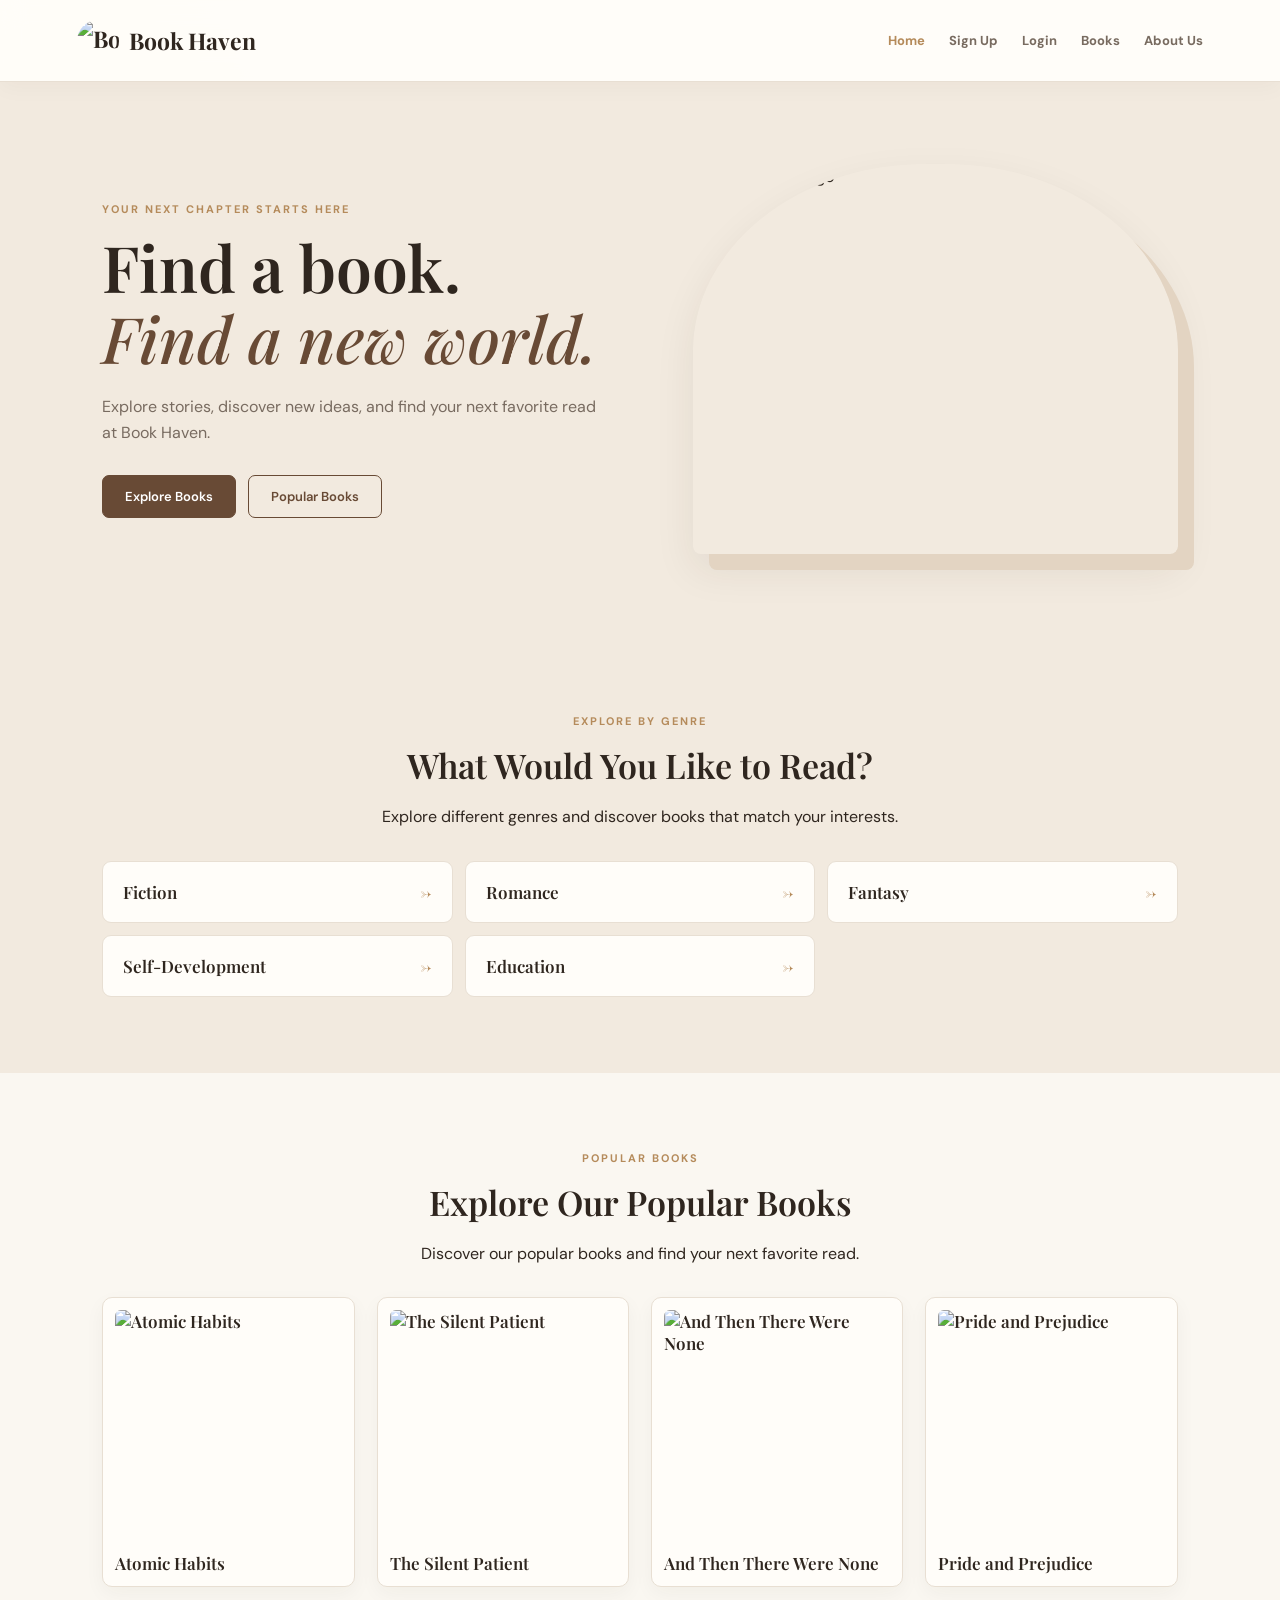
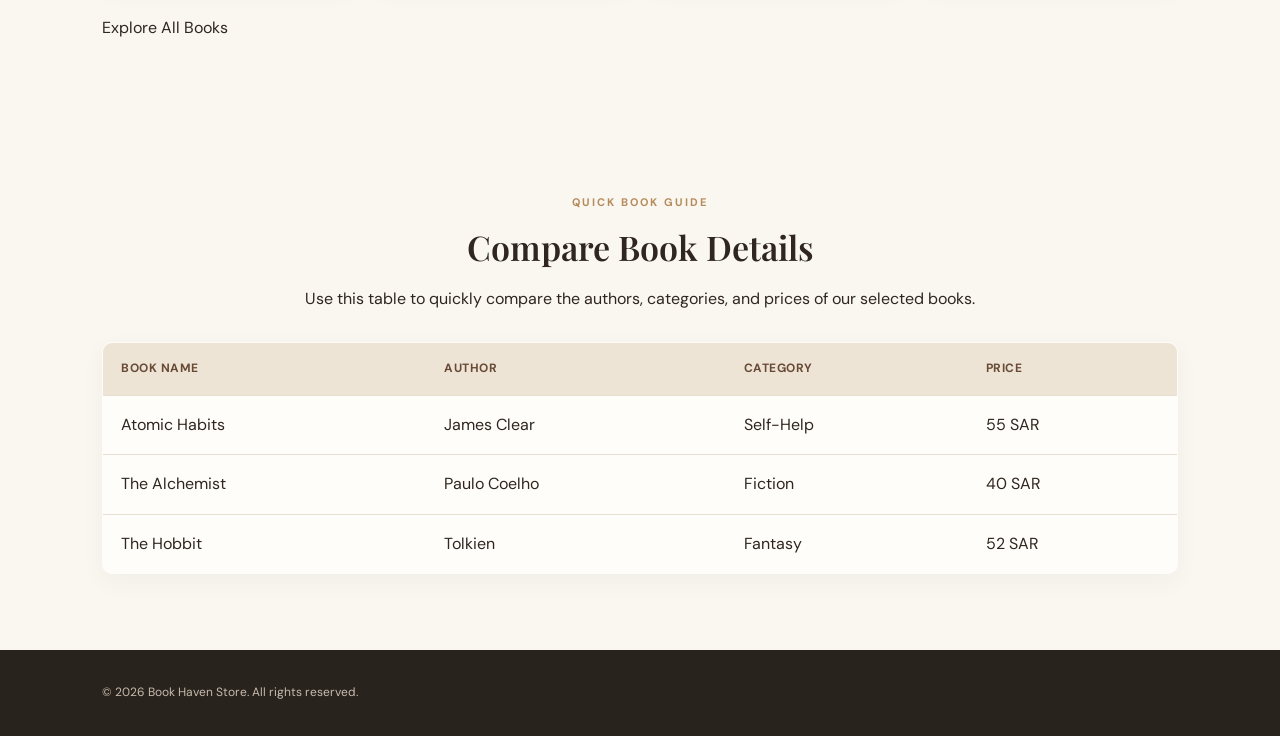
==== index.html @ 7571b13c "Add files via upload" ====
<!DOCTYPE html>
<html lang="en">
<head>
    <meta charset="UTF-8">
    <meta name="viewport" content="width=device-width, initial-scale=1.0">
    <title>Book Haven | Home</title>
    <link rel="stylesheet" href="style.css">
</head>

<body>

    <header>
        <a class="brand" href="index.html">
            <img src="images/logo.png" alt="Book Haven Logo">
            <span>Book Haven</span>
        </a>

        <nav>
            <ul>
                <li><a href="index.html" class="active">Home</a></li>
                <li><a href="signup.html">Sign Up</a></li>
                <li><a href="login.html">Login</a></li>
                <li><a href="products.html">Books</a></li>               
                <li><a href="aboutus.html">About Us</a></li>
            </ul>
        </nav>
    </header>


    <main>

        <!-- HERO SECTION -->
        <section class="hero">

            <div class="hero-copy">

                <p class="eyebrow">YOUR NEXT CHAPTER STARTS HERE</p>

                <h1>
                    Find a book.
                    <br>
                    <em>Find a new world.</em>
                </h1>

                <p>
                    Explore stories, discover new ideas, and find
                    your next favorite read at Book Haven.
                </p>

                <div class="actions">
                    <a class="btn" href="products.html">
                        Explore Books
                    </a>

                    <!-- Moves to Popular Books in the same page -->
                    <a class="btn btn-outline" href="#popular-books">
                        Popular Books
                    </a>
                </div>

            </div>

            <div class="hero-art">
               <img src="images/logo.png" alt="Book Haven Logo">
            </div>

        </section>


        <!-- CATEGORIES SECTION -->
        <section class="section soft-section" id="categories">

            <div class="section-heading">

                <p class="eyebrow">EXPLORE BY GENRE</p>

                <h2>What Would You Like to Read?</h2>

                <p>
                    Explore different genres and discover books
                    that match your interests.
                </p>

            </div>

            <div class="category-grid">

                <a href="products.html?category=Fiction">
                    Fiction <span>→</span>
                </a>

                <a href="products.html?category=Romance">
                    Romance <span>→</span>
                </a>

                <a href="products.html?category=Fantasy">
                    Fantasy <span>→</span>
                </a>

                <a href="products.html?category=Self-Development">
                    Self-Development <span>→</span>
                </a>

                <a href="products.html?category=Education">
                    Education <span>→</span>
                </a>

            </div>

        </section>

<section class="featured-products reveal" id="popular-books">

    <div class="section-heading">
        <p class="eyebrow">POPULAR BOOKS</p>
        <h2>Explore Our Popular Books</h2>
        <p>
            Discover our popular books and find your next favorite read.
        </p>
    </div>

    <div class="mini-grid">

        <a href="product-details.html?id=atomic-habits"
           class="mini-card hover-photo">
            <img src="images/atomic-habits.png" alt="Atomic Habits">
            <span>Atomic Habits</span>
        </a>

        <a href="product-details.html?id=silent-patient"
           class="mini-card hover-photo">
            <img src="images/silent-patient.png" alt="The Silent Patient">
            <span>The Silent Patient</span>
        </a>

        <a href="product-details.html?id=and-then-there-were-none"
           class="mini-card hover-photo">
            <img src="images/and-none.png" alt="And Then There Were None">
            <span>And Then There Were None</span>
        </a>

        <a href="product-details.html?id=pride"
           class="mini-card hover-photo">
            <img src="images/pride-prejudice.png" alt="Pride and Prejudice">
            <span>Pride and Prejudice</span>
        </a>

    </div>

    <div class="actions">
        <a href="products.html" class="primary-btn">
            Explore All Books
        </a>
    </div>

</section>


        <!-- BOOK INFORMATION TABLE -->
        <section class="book-table-section reveal">

            <div class="section-heading">

                <p class="eyebrow">QUICK BOOK GUIDE</p>

                <h2>Compare Book Details</h2>

                <p>
                    Use this table to quickly compare the authors,
                    categories, and prices of our selected books.
                </p>

            </div>

            <table class="book-table">

                <thead>
                    <tr>
                        <th>Book Name</th>
                        <th>Author</th>
                        <th>Category</th>
                        <th>Price</th>
                    </tr>
                </thead>

                <tbody>

                    <tr>
                        <td>Atomic Habits</td>
                        <td>James Clear</td>
                        <td>Self-Help</td>
                        <td>55 SAR</td>
                    </tr>

                    <tr>
                        <td>The Alchemist</td>
                        <td>Paulo Coelho</td>
                        <td>Fiction</td>
                        <td>40 SAR</td>
                    </tr>

                    <tr>
                        <td>The Hobbit</td>
                        <td>Tolkien</td>
                        <td>Fantasy</td>
                        <td>52 SAR</td>
                    </tr>

                </tbody>

            </table>

        </section>

    </main>


    <!-- FOOTER -->
    <footer>
        <p>&copy; 2026 Book Haven Store. All rights reserved.</p>
    </footer>


    <script src="script.js"></script>

</body>
</html>
---- style.css ----
@import url('https://fonts.googleapis.com/css2?family=DM+Sans:wght@400;500;600;700&family=Playfair+Display:wght@500;600;700&display=swap');
:root{--ink:#30271f;--muted:#786d61;--paper:#fbf8f2;--cream:#f1e9dc;--brown:#72533d;--gold:#b58b5b;--line:#e6ded2}
*{box-sizing:border-box}html{scroll-behavior:smooth}body{margin:0;background:var(--paper);color:var(--ink);font-family:'DM Sans',sans-serif;line-height:1.65}a{color:inherit;text-decoration:none}.site-header{min-height:82px;padding:14px 6%;display:flex;align-items:center;justify-content:space-between;gap:24px;background:#fffdf9;border-bottom:1px solid var(--line);position:sticky;top:0;z-index:10}.brand{display:flex;align-items:center;gap:10px;font-family:'Playfair Display',serif;font-size:23px;font-weight:700;white-space:nowrap}.brand-mark{width:38px;height:38px;display:grid;place-items:center;background:var(--brown);color:white;border-radius:50%;font:600 14px 'DM Sans',sans-serif}.site-header ul{display:flex;align-items:center;gap:24px;list-style:none;margin:0;padding:0}.site-header nav a{font-size:13px;color:var(--muted);font-weight:600}.site-header nav a:hover,.site-header nav a.active{color:var(--brown)}.cart-count{display:inline-grid;place-items:center;min-width:18px;height:18px;padding:0 5px;border-radius:20px;background:var(--cream);color:var(--brown);font-size:11px}.hero{padding:72px 8%;display:grid;grid-template-columns:1.05fr .95fr;align-items:center;gap:55px;background:#f2eadf}.hero-copy h1,.page-intro h1,.contact-copy h1{font:600 clamp(42px,5vw,65px)/1.12 'Playfair Display',serif;margin:12px 0 20px}.hero-copy h1 em{color:var(--brown);font-weight:500}.hero-copy>p:not(.eyebrow){max-width:510px;color:var(--muted)}.eyebrow{font-size:11px;letter-spacing:2px;font-weight:700;color:var(--gold);margin:0 0 12px}.hero-art{height:390px;overflow:hidden;border-radius:48% 48% 8px 8px;box-shadow:18px 18px 0 #dfd0bd}.hero-art img{width:100%;height:100%;object-fit:cover}.actions{display:flex;gap:12px;margin-top:28px}.btn{border:1px solid var(--brown);background:var(--brown);color:white;padding:12px 22px;border-radius:3px;font:600 13px 'DM Sans',sans-serif;display:inline-flex;justify-content:center;align-items:center;cursor:pointer;transition:.2s}.btn:hover{background:#4f392a}.btn-outline{background:transparent;color:var(--brown)}.btn-outline:hover{color:white}.btn-light{background:#fffaf2;color:var(--brown);border-color:#fffaf2}.section{padding:70px 8%}.section-heading{text-align:center;margin-bottom:30px}.section-heading h2,.policy-panel h2{font:600 34px 'Playfair Display',serif;margin:0}.intro{max-width:760px;text-align:center;color:var(--muted);margin:0 auto 35px}.feature-grid{display:grid;grid-template-columns:repeat(3,1fr);gap:18px}.feature{padding:25px;background:white;border:1px solid var(--line)}.feature span{color:var(--gold);font-size:12px}.feature h3{font:600 21px 'Playfair Display',serif;margin:12px 0 5px}.feature p{color:var(--muted);font-size:14px;margin:0}.soft-section{background:#f2eadf}.category-grid{display:grid;grid-template-columns:repeat(3,1fr);gap:12px}.category-grid a{background:#fffdf9;padding:19px 20px;border:1px solid var(--line);font:600 17px 'Playfair Display',serif;display:flex;justify-content:space-between}.category-grid a span{color:var(--gold)}.row-heading{display:flex;align-items:end;justify-content:space-between;text-align:left}.text-link{font-size:13px;font-weight:700;color:var(--brown)}.book-grid{display:grid;grid-template-columns:repeat(4,minmax(0,1fr));gap:22px}.book-card{background:white;border:1px solid var(--line);padding:14px;min-width:0}.book-cover{height:225px;background:#f0e9df;display:grid;place-items:center;overflow:hidden}.book-cover img{width:100%;height:100%;object-fit:cover;transition:transform .3s}.book-card:hover .book-cover img{transform:scale(1.04)}.book-card h3{font:600 18px 'Playfair Display',serif;margin:13px 0 2px}.book-author,.book-category{font-size:12px;color:var(--muted);margin:0}.book-price{font-weight:700;color:var(--brown);margin:9px 0 12px}.book-card .btn{width:100%;padding:10px}.quote-banner{padding:65px 8%;text-align:center;background:var(--brown);color:#fffaf2}.quote-banner h2{font:500 34px 'Playfair Display',serif;max-width:700px;margin:10px auto 25px}.quote-banner .eyebrow{color:#e3c7a5}footer{padding:28px 8%;display:flex;align-items:center;justify-content:space-between;gap:20px;background:#29231e;color:#eee4d8}footer p{font-size:12px;color:#c8bbae;margin:5px 0}.footer-brand{color:#fffaf2;font-size:20px}.footer-brand .brand-mark{background:#b58b5b}.page-wrap{max-width:1180px;margin:0 auto;padding:55px 6% 80px}.page-intro{text-align:center;margin:0 auto 35px}.page-intro h1{font-size:48px;margin:8px 0}.page-intro>p:last-child{color:var(--muted)}.catalog-tools{display:flex;gap:12px;max-width:650px;margin:0 auto 30px}.catalog-tools input{flex:1}.catalog-tools input,.catalog-tools select,input,textarea{width:100%;padding:12px 13px;border:1px solid var(--line);background:#fffdf9;border-radius:3px;font:14px 'DM Sans',sans-serif;color:var(--ink)}.catalog-tools select{max-width:210px}.empty-message,.empty-state{text-align:center;color:var(--muted);padding:35px}.breadcrumb{font-size:12px;color:var(--muted);margin:0 0 25px}.details-card{display:grid;grid-template-columns:.8fr 1.2fr;gap:55px;align-items:center;background:white;padding:38px;border:1px solid var(--line)}.details-cover{height:440px;background:#f0e9df;display:grid;place-items:center}.details-cover img{height:100%;max-width:100%;object-fit:contain}.details-copy h1{font:600 42px 'Playfair Display',serif;margin:5px 0}.author-line,.detail-description{color:var(--muted)}.detail-price{font-size:24px;font-weight:700;color:var(--brown)}.quantity-row{display:flex;align-items:center;gap:15px;margin:20px 0}.quantity-row input{width:75px}.back-link{margin-left:18px}.cart-layout{display:grid;grid-template-columns:1.5fr .8fr;gap:25px}.cart-items{display:grid;gap:12px;align-content:start}.cart-item{display:grid;grid-template-columns:85px 1fr auto;gap:16px;align-items:center;background:white;padding:14px;border:1px solid var(--line)}.cart-item img{width:85px;height:105px;object-fit:cover}.cart-item h3{font:600 18px 'Playfair Display',serif;margin:0}.cart-item p{margin:3px 0;color:var(--muted);font-size:13px}.cart-item input{width:65px}.remove-btn{border:0;background:none;color:#9a5547;cursor:pointer;font:600 12px 'DM Sans',sans-serif}.cart-summary{background:#f2eadf;padding:24px;height:max-content}.cart-summary h2{font:600 25px 'Playfair Display',serif;margin-top:0}.summary-line{display:flex;justify-content:space-between;padding:12px 0;border-bottom:1px solid #ded1c0;font-size:14px}.total-line{font-size:17px;border:0}.full-btn{width:100%;margin-top:12px}.empty-state{background:white;border:1px solid var(--line);padding:50px}.narrow{max-width:850px}.faq-list details{padding:20px 5px;border-bottom:1px solid var(--line)}.faq-list summary{font:600 19px 'Playfair Display',serif;cursor:pointer}.faq-list details p,.policy-panel p{color:var(--muted);font-size:14px}.policy-panel{margin-top:35px;padding:25px;background:#f2eadf}.policy-panel h2{font-size:27px}.form-page{max-width:600px}.form-card{background:white;border:1px solid var(--line);padding:32px}.form-card h1{font:600 34px 'Playfair Display',serif;margin:5px 0}.form-card h2{font:600 27px 'Playfair Display',serif;margin-top:0}.form-card label{display:block;font-size:13px;font-weight:700;margin:15px 0 6px}.form-card textarea{resize:vertical}.muted,.small-note{color:var(--muted);font-size:13px}.small-note{margin:15px 0 0;font-size:11px}.form-message{font-size:13px;color:#496d4b}.contact-layout{display:grid;grid-template-columns:1fr 1fr;gap:55px;align-items:start}.contact-copy{padding-top:20px}.contact-copy>p:not(.eyebrow){color:var(--muted);max-width:430px}.contact-detail{padding:16px 0;border-bottom:1px solid var(--line);display:flex;flex-direction:column}.contact-detail strong{font:600 17px 'Playfair Display',serif}.contact-detail span{color:var(--muted);font-size:13px}
@media(max-width:900px){.site-header{align-items:flex-start;flex-direction:column}.site-header ul{flex-wrap:wrap;gap:12px 18px}.hero{grid-template-columns:1fr}.hero-art{height:300px}.book-grid{grid-template-columns:repeat(2,1fr)}.details-card,.cart-layout,.contact-layout{grid-template-columns:1fr}.details-cover{height:340px}}
@media(max-width:560px){.site-header{padding:14px 5%}.site-header ul{gap:10px 13px}.site-header nav a{font-size:12px}.hero,.section{padding:45px 6%}.hero-copy h1{font-size:43px}.feature-grid,.category-grid{grid-template-columns:1fr}.book-grid{gap:12px}.book-cover{height:180px}.page-wrap{padding:40px 5% 60px}.page-intro h1{font-size:37px}.catalog-tools{flex-direction:column}.catalog-tools select{max-width:none}.details-card{padding:18px;gap:25px}.details-copy h1{font-size:34px}.cart-item{grid-template-columns:65px 1fr}.cart-item img{width:65px;height:85px}.cart-item>div:last-child{grid-column:2}footer{align-items:flex-start;flex-direction:column}.quote-banner h2{font-size:27px}}


/* ABOUT US PAGE */

.about-page {
    max-width: 1000px;
    margin: 55px auto;
    padding: 20px;
}

.about-page .about-section {
    background: #fffaf7;
    padding: 55px 65px;
    border-radius: 24px;
    box-shadow: 0 10px 35px rgba(91, 62, 55, 0.08);
}

.about-page .section-heading {
    text-align: center;
    margin-bottom: 30px;
}

.about-page .section-heading h2 {
    margin: 12px 0;
    color: #654b43;
    font-size: 34px;
}

.about-page .about-subtitle {
    color: #9b7770;
    font-size: 16px;
}

.about-intro {
    max-width: 750px;
    margin: 0 auto 35px;
    text-align: center;
    line-height: 1.9;
    color: #76615a;
    font-size: 16px;
}

.about-list {
    max-width: 800px;
    margin: 0 auto;
}

.about-list details {
    background: #ffffff;
    border: 1px solid #f0dfd9;
    border-radius: 14px;
    margin-bottom: 15px;
    padding: 0;
    overflow: hidden;
    transition: 0.3s ease;
}

.about-list details:hover {
    border-color: #d7aaa0;
    box-shadow: 0 5px 18px rgba(91, 62, 55, 0.07);
}

.about-list summary {
    display: flex;
    align-items: center;
    gap: 18px;
    padding: 21px 24px;
    cursor: pointer;
    list-style: none;
    color: #654b43;
    font-weight: 600;
}

.about-list summary::-webkit-details-marker {
    display: none;
}

.about-number {
    color: #bd8d82;
    font-size: 15px;
    font-weight: 700;
}

.about-title {
    flex: 1;
}

.about-list summary::after {
    content: "+";
    color: #bd8d82;
    font-size: 23px;
    font-weight: 400;
}

.about-list details[open] summary::after {
    content: "−";
}

.about-list details p {
    padding: 0 24px 22px 60px;
    margin: 0;
    color: #806d65;
    line-height: 1.8;
    font-size: 15px;
}

@media (max-width: 600px) {
    .about-page {
        margin: 25px auto;
        padding: 12px;
    }

    .about-page .about-section {
        padding: 35px 20px;
    }

    .about-page .section-heading h2 {
        font-size: 27px;
    }

    .about-list summary {
        padding: 18px 15px;
        gap: 12px;
    }

    .about-list details p {
        padding: 0 18px 20px;
    }
}


/* =========================================================
   BOOK HAVEN — VISUAL POLISH
   Design-only overrides: existing text, links and behavior
   are intentionally left unchanged.
   ========================================================= */

:root {
    --ink: #2f261f;
    --muted: #786b60;
    --paper: #faf7f1;
    --cream: #eee4d6;
    --brown: #684a35;
    --gold: #b58b5b;
    --line: #e8dfd3;
    --surface: #fffdf9;
    --shadow: 0 16px 40px rgba(57, 39, 25, .08);
}

body {
    min-height: 100vh;
    background:
        radial-gradient(circle at 8% 5%, rgba(220, 199, 171, .18), transparent 28rem),
        var(--paper);
}

/* Consistent header for pages using either header structure */
header:not(.site-header) {
    min-height: 82px;
    padding: 14px 6%;
    display: flex;
    align-items: center;
    justify-content: space-between;
    gap: 24px;
    background: rgba(255, 253, 249, .96);
    border-bottom: 1px solid var(--line);
    box-shadow: 0 5px 22px rgba(57, 39, 25, .035);
    position: sticky;
    top: 0;
    z-index: 20;
    backdrop-filter: blur(12px);
}

header:not(.site-header) .brand img {
    width: 42px;
    height: 42px;
    object-fit: contain;
    border-radius: 50%;
}

header:not(.site-header) nav ul {
    display: flex;
    align-items: center;
    flex-wrap: wrap;
    gap: 10px 24px;
    list-style: none;
    margin: 0;
    padding: 0;
}

header:not(.site-header) nav a {
    color: var(--muted);
    font-size: 13px;
    font-weight: 700;
    transition: color .2s ease;
}

header:not(.site-header) nav a:hover,
header:not(.site-header) nav a.active {
    color: var(--gold);
}

/* Shared buttons and interaction states */
.btn, .primary-btn, .secondary-btn {
    border-radius: 7px;
    transition: transform .2s ease, box-shadow .2s ease, background .2s ease;
}

.btn:hover, .primary-btn:hover, .secondary-btn:hover {
    transform: translateY(-2px);
    box-shadow: 0 8px 18px rgba(72, 49, 31, .14);
}

button:focus-visible, a:focus-visible, input:focus-visible,
select:focus-visible, summary:focus-visible {
    outline: 3px solid rgba(181, 139, 91, .35);
    outline-offset: 3px;
}

/* Home page sections */
.hero {
    min-height: 500px;
    padding-top: 82px;
    padding-bottom: 82px;
}

.hero-art {
    box-shadow: 16px 16px 0 #e3d4c2, var(--shadow);
}

.section, .featured-products, .book-table-section {
    padding: 76px 8%;
}

.featured-products, .book-table-section {
    max-width: 1440px;
    margin: 0 auto;
}

.section-heading h2 {
    color: var(--ink);
}

.category-grid a {
    border-radius: 9px;
    transition: transform .2s ease, border-color .2s ease, box-shadow .2s ease;
}

.category-grid a:hover {
    transform: translateY(-3px);
    border-color: #d6c2a9;
    box-shadow: 0 10px 22px rgba(57, 39, 25, .07);
}

.mini-grid {
    display: grid;
    grid-template-columns: repeat(4, minmax(0, 1fr));
    gap: 22px;
}

.mini-card {
    display: flex;
    flex-direction: column;
    gap: 12px;
    overflow: hidden;
    padding: 12px;
    background: var(--surface);
    border: 1px solid var(--line);
    border-radius: 10px;
    color: var(--ink);
    font: 600 17px 'Playfair Display', serif;
    box-shadow: 0 7px 20px rgba(57, 39, 25, .045);
    transition: transform .22s ease, box-shadow .22s ease;
}

.mini-card:hover {
    transform: translateY(-5px);
    box-shadow: var(--shadow);
}

.mini-card img {
    width: 100%;
    height: 230px;
    display: block;
    object-fit: cover;
    border-radius: 6px;
}

.book-table {
    width: 100%;
    border-collapse: collapse;
    overflow: hidden;
    background: var(--surface);
    border: 1px solid var(--line);
    border-radius: 10px;
    box-shadow: 0 8px 25px rgba(57, 39, 25, .045);
}

.book-table th, .book-table td {
    padding: 16px 18px;
    text-align: left;
    border-bottom: 1px solid var(--line);
}

.book-table th {
    background: #eee4d6;
    color: var(--brown);
    font-size: 12px;
    letter-spacing: .04em;
    text-transform: uppercase;
}

.book-table tbody tr:last-child td { border-bottom: 0; }
.book-table tbody tr:hover { background: #fbf6ee; }

/* Catalog and product cards */
.page-wrap {
    min-height: calc(100vh - 150px);
}

.page-intro {
    padding: 18px 0 8px;
}

.catalog-tools input, .catalog-tools select,
input, textarea {
    border-radius: 7px;
    transition: border-color .2s ease, box-shadow .2s ease;
}

.catalog-tools input:focus, .catalog-tools select:focus,
input:focus, textarea:focus {
    border-color: #b58b5b;
    box-shadow: 0 0 0 3px rgba(181, 139, 91, .12);
    outline: none;
}

.book-grid { align-items: stretch; }

.book-card {
    border-radius: 10px;
    padding: 15px;
    box-shadow: 0 7px 22px rgba(57, 39, 25, .045);
    transition: transform .22s ease, box-shadow .22s ease;
}

.book-card:hover {
    transform: translateY(-4px);
    box-shadow: var(--shadow);
}

.book-cover { border-radius: 6px; }
.book-card .btn { border-radius: 6px; }

/* Book details */
.details-card {
    border-radius: 14px;
    box-shadow: var(--shadow);
}

.details-cover {
    border-radius: 9px;
    overflow: hidden;
}

/* Login and sign-up forms */
.form-page {
    width: calc(100% - 40px);
    max-width: 520px;
    min-height: calc(100vh - 170px);
    margin: 42px auto;
    display: flex;
    align-items: center;
    justify-content: center;
}

.pretty-form, .glass-card {
    width: 100%;
    padding: 38px;
    background: rgba(255, 253, 249, .94);
    border: 1px solid var(--line);
    border-radius: 14px;
    box-shadow: var(--shadow);
}

.pretty-form h1 {
    margin: 0 0 25px;
    color: var(--ink);
    text-align: center;
    font: 600 36px 'Playfair Display', serif;
}

.pretty-form label {
    display: block;
    margin: 17px 0 7px;
    color: var(--ink);
    font-size: 13px;
    font-weight: 700;
}

.pretty-form input {
    width: 100%;
    min-height: 46px;
    border-radius: 7px;
}

.pretty-form button {
    min-height: 46px;
    border-radius: 7px;
}

.status-message {
    min-height: 20px;
    color: var(--brown);
    font-size: 13px;
    text-align: center;
}

.signup-login-link {
    margin: 18px 0 0;
    color: var(--muted);
    font-size: 13px;
    text-align: center;
}

.signup-login-link a {
    color: var(--brown);
    font-weight: 700;
}

/* About page */
.about-page .about-section {
    border: 1px solid rgba(232, 223, 211, .9);
    box-shadow: var(--shadow);
}

.about-list details[open] {
    background: #fffdf9;
}

/* Footer consistency */
footer {
    margin-top: auto;
}

/* Responsive refinement */
@media (max-width: 900px) {
    header:not(.site-header) {
        align-items: flex-start;
        flex-direction: column;
        gap: 12px;
    }
    header:not(.site-header) nav { width: 100%; }
    header:not(.site-header) nav ul { gap: 10px 18px; }
    .mini-grid { grid-template-columns: repeat(2, minmax(0, 1fr)); }
    .section, .featured-products, .book-table-section { padding: 58px 6%; }
}

@media (max-width: 560px) {
    header:not(.site-header) { padding: 13px 5%; }
    header:not(.site-header) nav ul { gap: 9px 14px; }
    header:not(.site-header) nav a { font-size: 12px; }
    .form-page { width: calc(100% - 28px); margin: 28px auto; }
    .pretty-form, .glass-card { padding: 27px 21px; }
    .pretty-form h1 { font-size: 31px; }
    .mini-grid { grid-template-columns: repeat(2, minmax(0, 1fr)); gap: 12px; }
    .mini-card { padding: 9px; font-size: 14px; }
    .mini-card img { height: 165px; }
    .book-table { font-size: 12px; }
    .book-table th, .book-table td { padding: 10px 8px; }
}

/* Match Login, Logout and Create Account buttons with Explore Books */
.pretty-form .primary-btn,
.pretty-form .secondary-btn {
    background: var(--brown);
    color: #ffffff;
    border: 1px solid var(--brown);
    padding: 12px 22px;
    font: 600 13px 'DM Sans', sans-serif;
    cursor: pointer;
}
.pretty-form .primary-btn:hover,
.pretty-form .secondary-btn:hover {
    background: #4f392a;
    color: #ffffff;
}
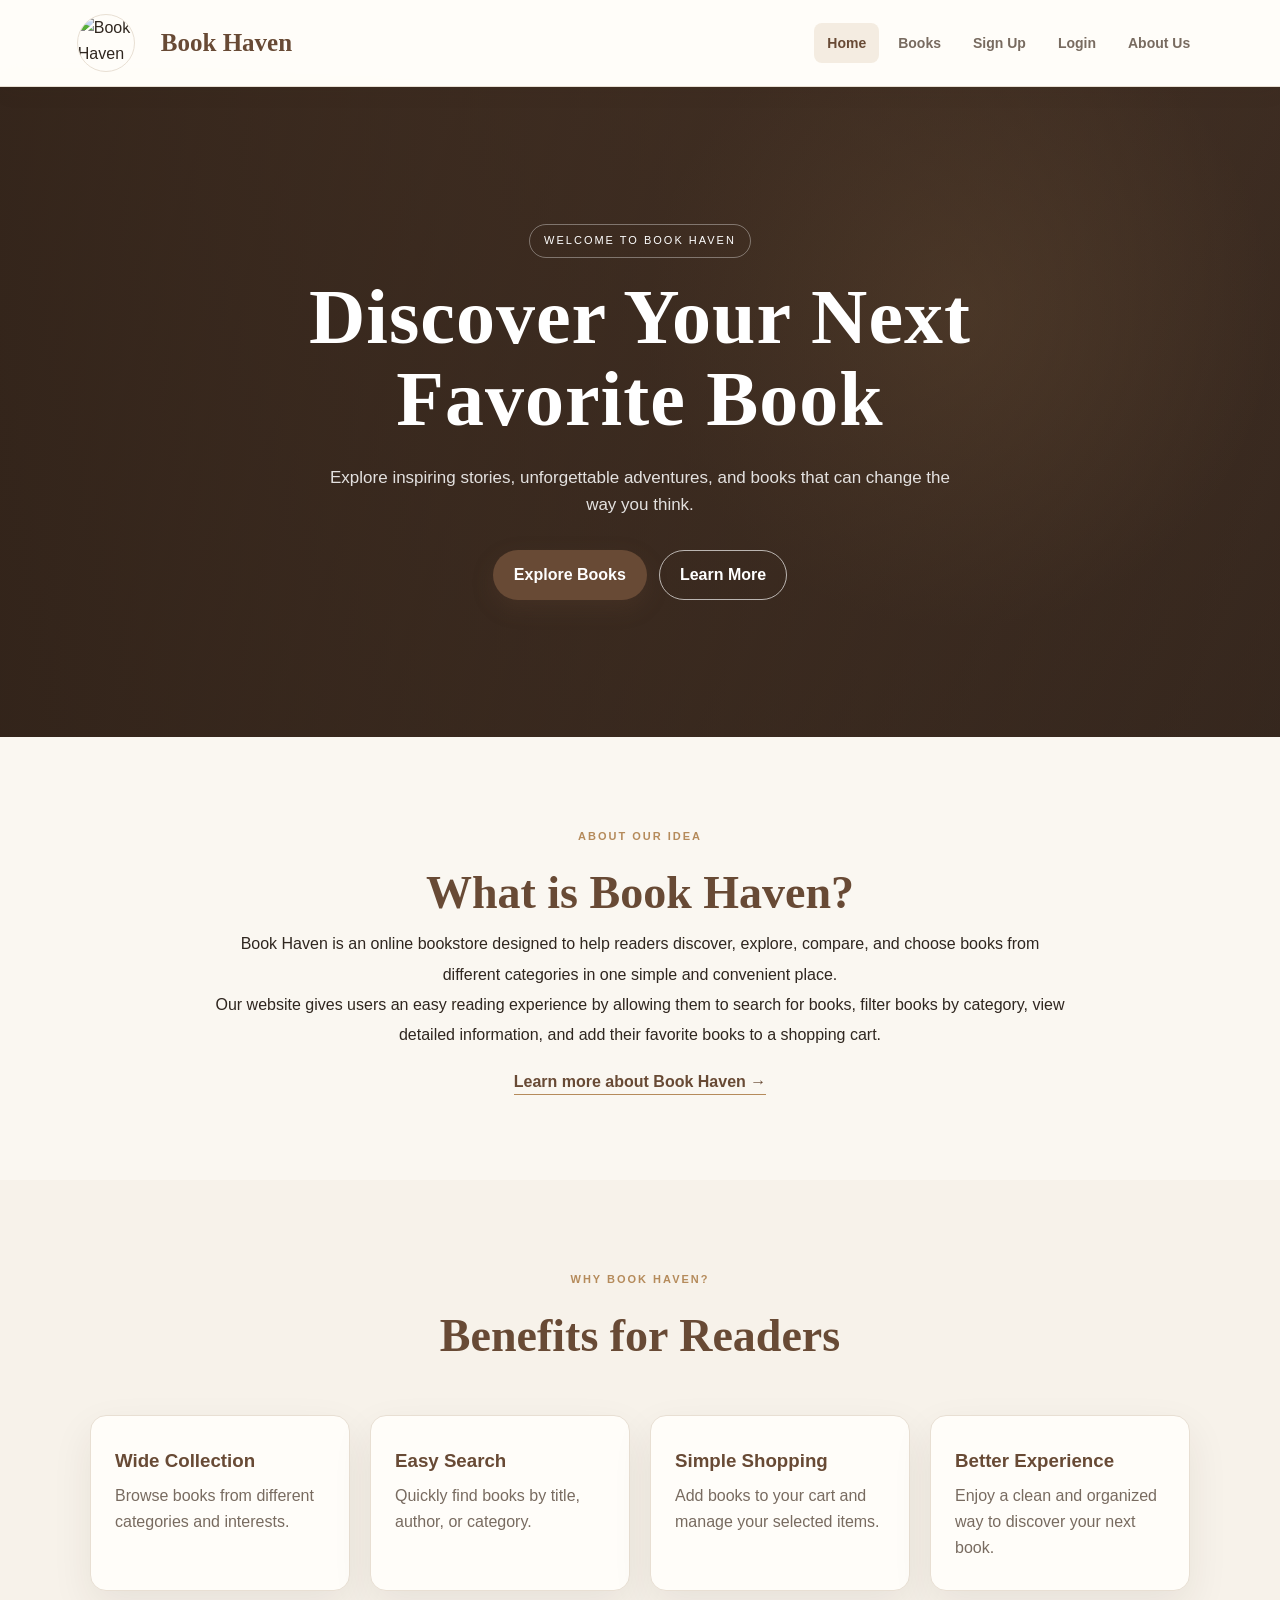
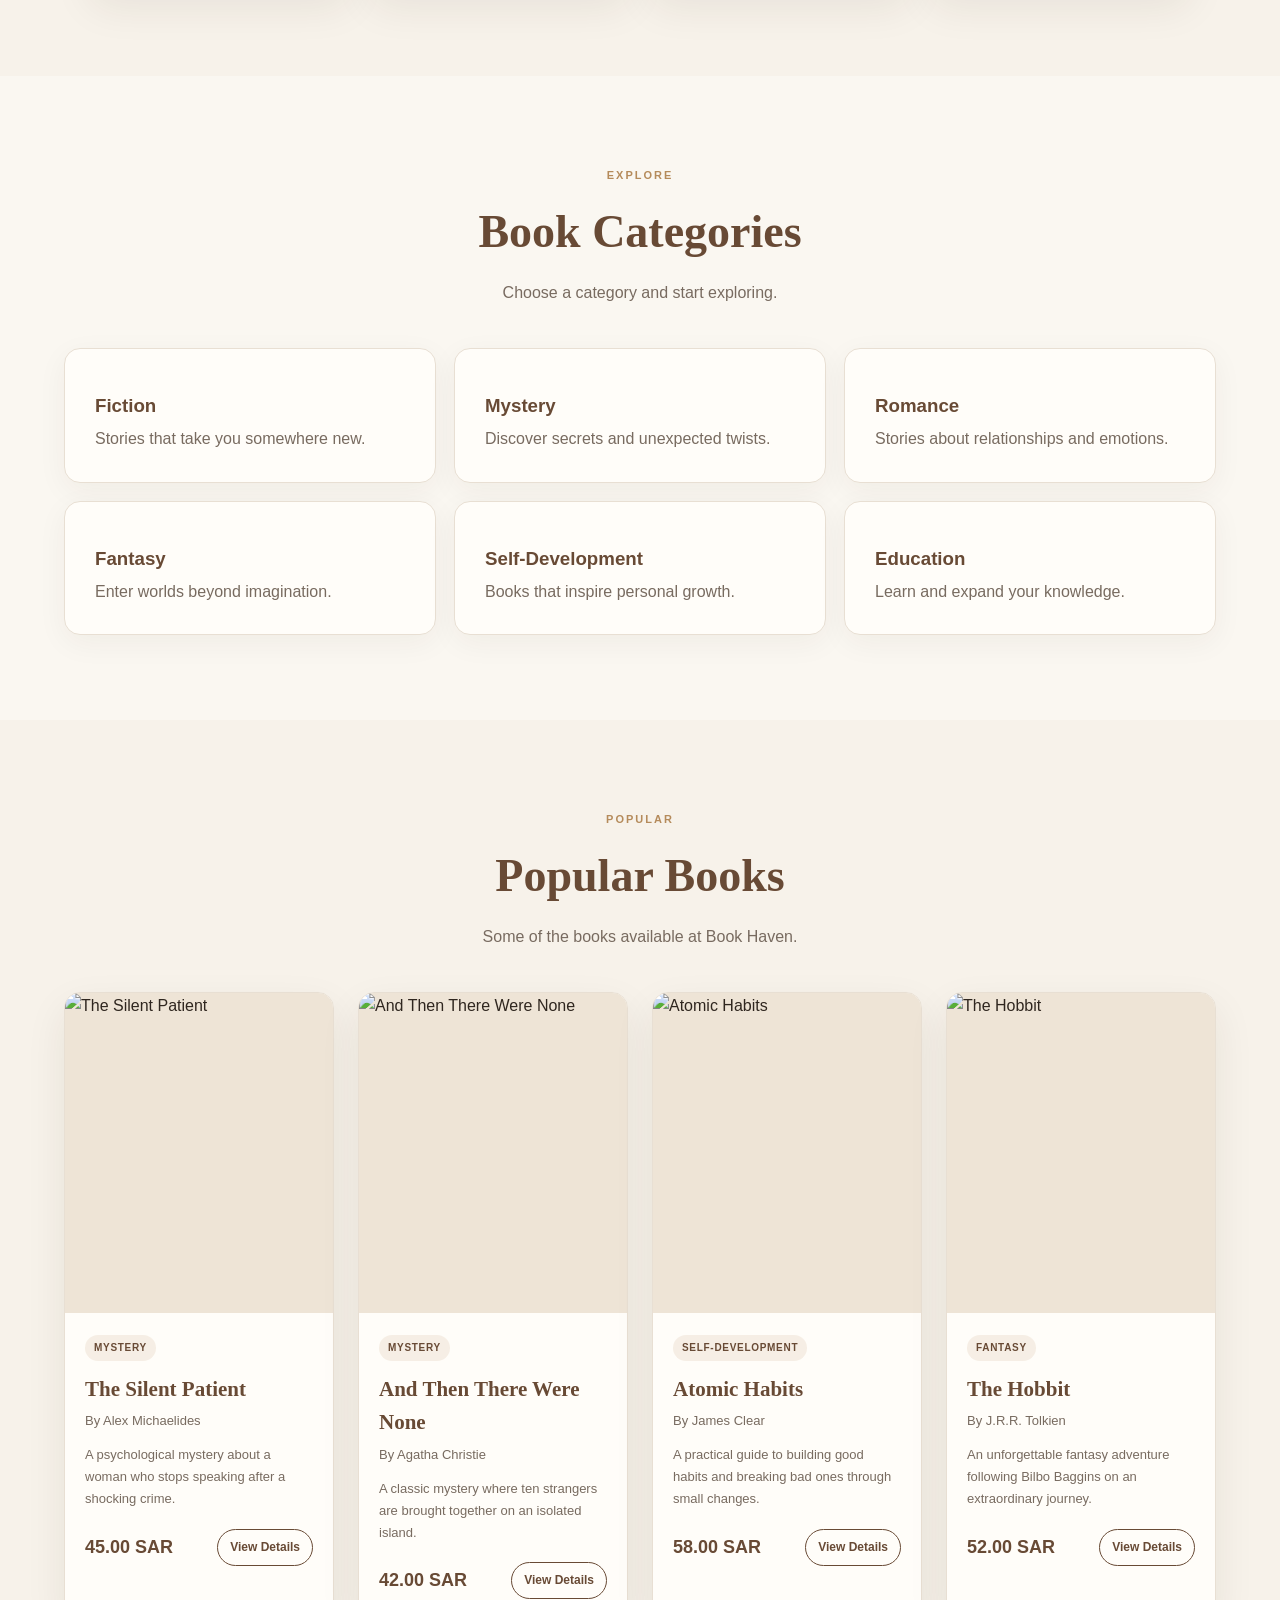
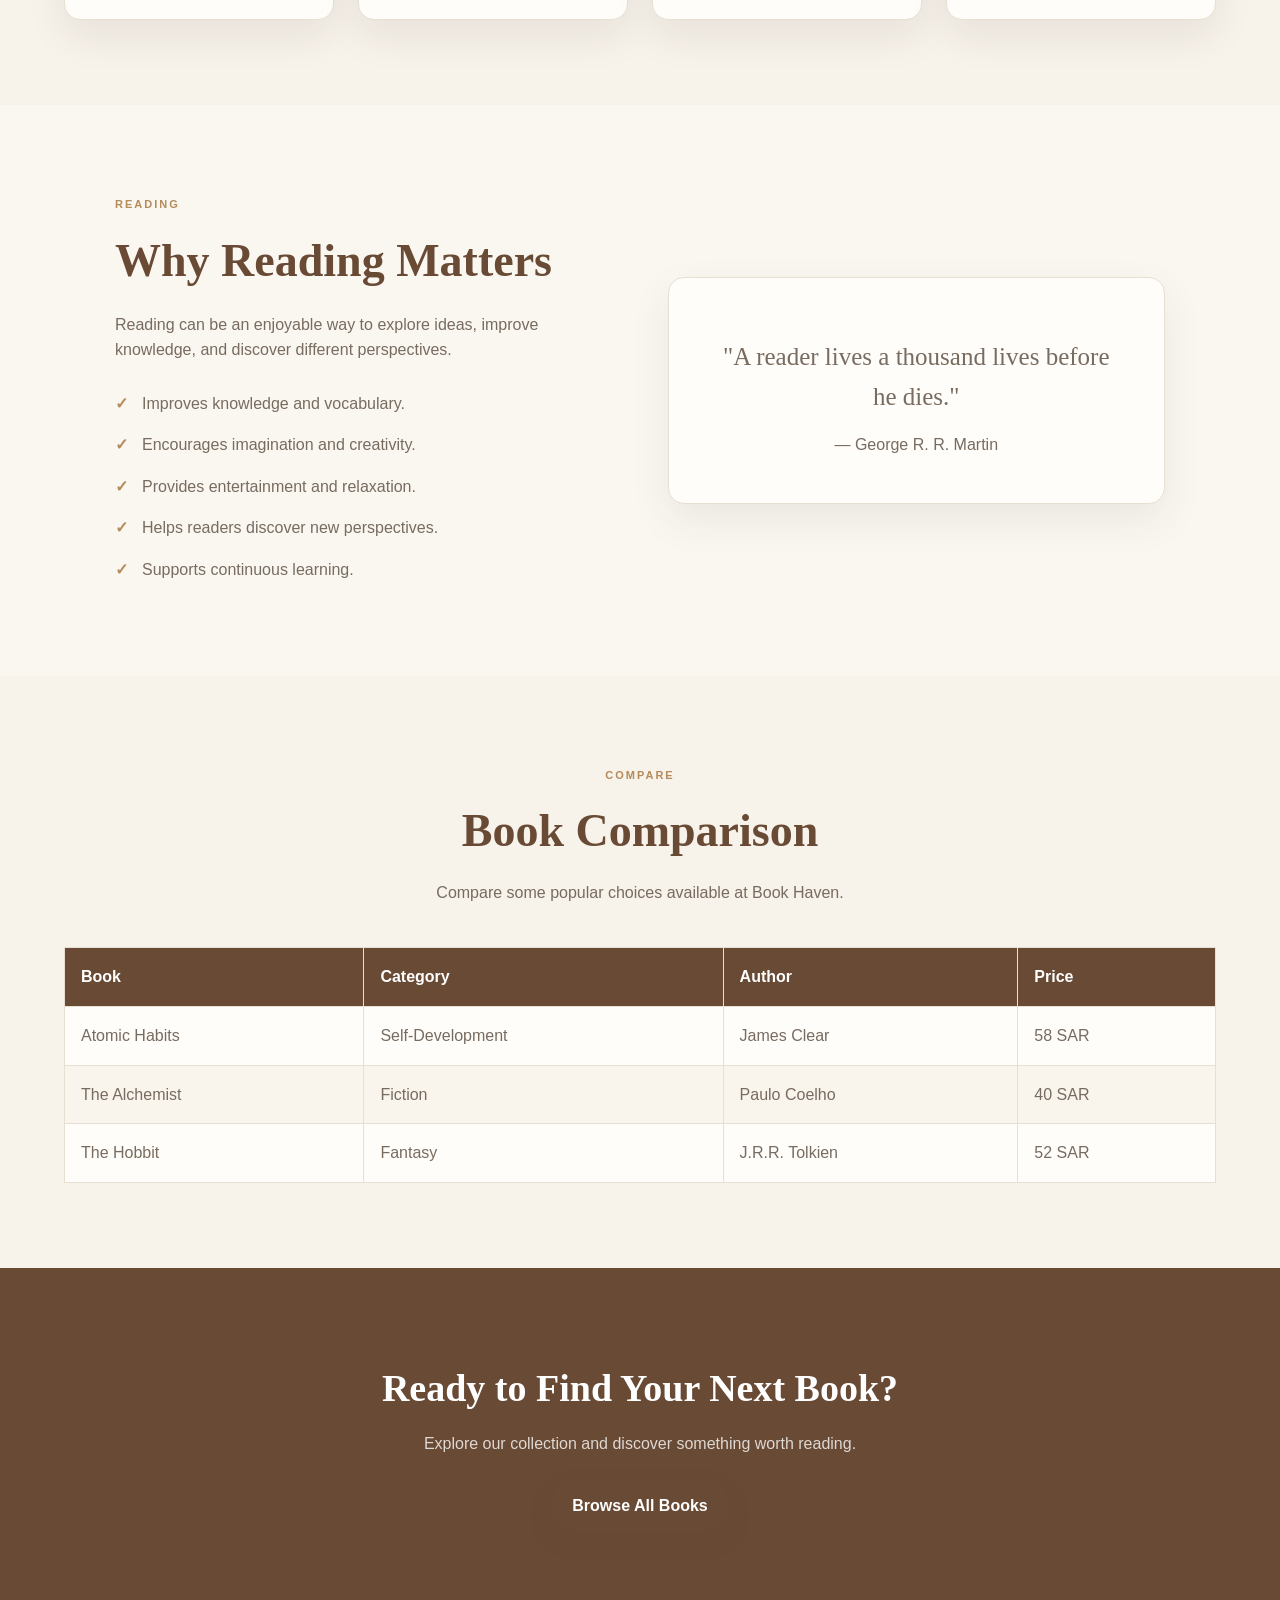
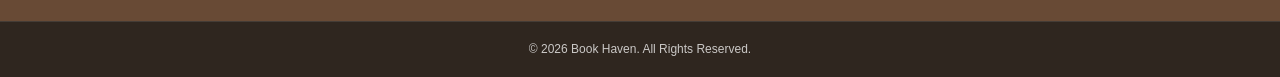
==== commit 032c3b3a: "Add files via upload" ====
--- a/index.html
+++ b/index.html
@@ -1,209 +1,367 @@
-
 <!DOCTYPE html>
 <html lang="en">
+
 <head>
     <meta charset="UTF-8">
+
     <meta name="viewport" content="width=device-width, initial-scale=1.0">
+
     <title>Book Haven | Home</title>
+
+    <!-- External CSS -->
     <link rel="stylesheet" href="style.css">
+
+    <!-- Internal CSS -->
+    <style>
+        .home-welcome {
+            max-width: 850px;
+            margin: 0 auto;
+            text-align: center;
+        }
+
+        .home-welcome p {
+            line-height: 1.9;
+        }
+
+        .hero-title {
+            letter-spacing: 1px;
+        }
+    </style>
 </head>
 
 <body>
 
-    <header>
-        <a class="brand" href="index.html">
-            <img src="images/logo.png" alt="Book Haven Logo">
-            <span>Book Haven</span>
+<header>
+
+    <div class="brand">
+
+        <!-- IMAGE MAPPING -->
+        <img
+            src="images/logo.png"
+            alt="Book Haven Logo"
+            class="logo-map"
+            usemap="#bookHavenMap"
+        >
+
+        <map name="bookHavenMap">
+            <area
+                shape="rect"
+                coords="0,0,250,100"
+                href="aboutus.html"
+                alt="Go to About Us"
+            >
+        </map>
+
+        <div>
+            <h1>Book Haven</h1>
+        </div>
+
+    </div>
+
+    <nav>
+        <ul>
+            <li><a class="active" href="index.html">Home</a></li>
+            <li><a href="books.html">Books</a></li>
+            <li><a href="signup.html">Sign Up</a></li>
+            <li><a href="login.html">Login</a></li>
+            <li><a href="aboutus.html">About Us</a></li>
+        </ul>
+    </nav>
+
+</header>
+
+
+<main>
+
+    <!-- HERO -->
+    <section class="hero">
+
+        <div class="hero-overlay"></div>
+
+        <div class="hero-content">
+
+            <span class="eyebrow">WELCOME TO BOOK HAVEN</span>
+
+            <h2 class="hero-title">
+                Discover Your Next Favorite Book
+            </h2>
+
+            <p>
+                Explore inspiring stories, unforgettable adventures,
+                and books that can change the way you think.
+            </p>
+
+            <div class="hero-buttons">
+
+                <a href="books.html" class="btn primary-btn">
+                    Explore Books
+                </a>
+
+                <a href="#about-book-haven" class="btn secondary-btn">
+                    Learn More
+                </a>
+
+            </div>
+
+        </div>
+
+    </section>
+
+
+    <!-- INTERNAL LINK TARGET -->
+    <section id="about-book-haven" class="section home-welcome">
+
+        <span class="section-label">ABOUT OUR IDEA</span>
+
+        <h2>What is Book Haven?</h2>
+
+        <p>
+            Book Haven is an online bookstore designed to help readers
+            discover, explore, compare, and choose books from different
+            categories in one simple and convenient place.
+        </p>
+
+        <p>
+            Our website gives users an easy reading experience by allowing
+            them to search for books, filter books by category, view detailed
+            information, and add their favorite books to a shopping cart.
+        </p>
+
+        <a href="aboutus.html" class="text-link">
+            Learn more about Book Haven →
         </a>
 
-        <nav>
-            <ul>
-                <li><a href="index.html" class="active">Home</a></li>
-                <li><a href="signup.html">Sign Up</a></li>
-                <li><a href="login.html">Login</a></li>
-                <li><a href="products.html">Books</a></li>               
-                <li><a href="aboutus.html">About Us</a></li>
-            </ul>
-        </nav>
-    </header>
-
-
-    <main>
-
-        <!-- HERO SECTION -->
-        <section class="hero">
-
-            <div class="hero-copy">
-
-                <p class="eyebrow">YOUR NEXT CHAPTER STARTS HERE</p>
-
-                <h1>
-                    Find a book.
-                    <br>
-                    <em>Find a new world.</em>
-                </h1>
-
-                <p>
-                    Explore stories, discover new ideas, and find
-                    your next favorite read at Book Haven.
-                </p>
-
-                <div class="actions">
-                    <a class="btn" href="products.html">
-                        Explore Books
-                    </a>
-
-                    <!-- Moves to Popular Books in the same page -->
-                    <a class="btn btn-outline" href="#popular-books">
-                        Popular Books
-                    </a>
-                </div>
-
-            </div>
-
-            <div class="hero-art">
-               <img src="images/logo.png" alt="Book Haven Logo">
-            </div>
-
-        </section>
-
-
-        <!-- CATEGORIES SECTION -->
-        <section class="section soft-section" id="categories">
-
-            <div class="section-heading">
-
-                <p class="eyebrow">EXPLORE BY GENRE</p>
-
-                <h2>What Would You Like to Read?</h2>
-
-                <p>
-                    Explore different genres and discover books
-                    that match your interests.
-                </p>
-
-            </div>
-
-            <div class="category-grid">
-
-                <a href="products.html?category=Fiction">
-                    Fiction <span>→</span>
-                </a>
-
-                <a href="products.html?category=Romance">
-                    Romance <span>→</span>
-                </a>
-
-                <a href="products.html?category=Fantasy">
-                    Fantasy <span>→</span>
-                </a>
-
-                <a href="products.html?category=Self-Development">
-                    Self-Development <span>→</span>
-                </a>
-
-                <a href="products.html?category=Education">
-                    Education <span>→</span>
-                </a>
-
-            </div>
-
-        </section>
-
-<section class="featured-products reveal" id="popular-books">
-
-    <div class="section-heading">
-        <p class="eyebrow">POPULAR BOOKS</p>
-        <h2>Explore Our Popular Books</h2>
-        <p>
-            Discover our popular books and find your next favorite read.
-        </p>
-    </div>
-
-    <div class="mini-grid">
-
-        <a href="product-details.html?id=atomic-habits"
-           class="mini-card hover-photo">
-            <img src="images/atomic-habits.png" alt="Atomic Habits">
-            <span>Atomic Habits</span>
-        </a>
-
-        <a href="product-details.html?id=silent-patient"
-           class="mini-card hover-photo">
-            <img src="images/silent-patient.png" alt="The Silent Patient">
-            <span>The Silent Patient</span>
-        </a>
-
-        <a href="product-details.html?id=and-then-there-were-none"
-           class="mini-card hover-photo">
-            <img src="images/and-none.png" alt="And Then There Were None">
-            <span>And Then There Were None</span>
-        </a>
-
-        <a href="product-details.html?id=pride"
-           class="mini-card hover-photo">
-            <img src="images/pride-prejudice.png" alt="Pride and Prejudice">
-            <span>Pride and Prejudice</span>
-        </a>
-
-    </div>
-
-    <div class="actions">
-        <a href="products.html" class="primary-btn">
-            Explore All Books
-        </a>
-    </div>
-
-</section>
-
-
-        <!-- BOOK INFORMATION TABLE -->
-        <section class="book-table-section reveal">
-
-            <div class="section-heading">
-
-                <p class="eyebrow">QUICK BOOK GUIDE</p>
-
-                <h2>Compare Book Details</h2>
-
-                <p>
-                    Use this table to quickly compare the authors,
-                    categories, and prices of our selected books.
-                </p>
-
-            </div>
-
-            <table class="book-table">
+    </section>
+
+
+    <!-- BENEFITS -->
+    <section class="section alt-section">
+
+        <div class="section-heading">
+
+            <span class="section-label">WHY BOOK HAVEN?</span>
+
+            <h2>Benefits for Readers</h2>
+
+        </div>
+
+        <div class="benefit-grid">
+
+            <article class="benefit-card">
+
+                <h3>Wide Collection</h3>
+
+                <p>
+                    Browse books from different categories and interests.
+                </p>
+            </article>
+
+
+            <article class="benefit-card">
+                <h3>Easy Search</h3>
+
+                <p>
+                    Quickly find books by title, author, or category.
+                </p>
+            </article>
+
+
+            <article class="benefit-card">
+                <h3>Simple Shopping</h3>
+
+                <p>
+                    Add books to your cart and manage your selected items.
+                </p>
+            </article>
+
+
+            <article class="benefit-card">
+                <h3>Better Experience</h3>
+
+                <p>
+                    Enjoy a clean and organized way to discover your next book.
+                </p>
+            </article>
+
+        </div>
+
+    </section>
+
+
+    <!-- CATEGORIES -->
+    <section id="categories" class="section">
+
+        <div class="section-heading">
+
+            <span class="section-label">EXPLORE</span>
+
+            <h2>Book Categories</h2>
+
+            <p>
+                Choose a category and start exploring.
+            </p>
+
+        </div>
+
+        <div class="category-grid">
+
+            <a href="books.html?category=Fiction" class="category-card">
+                <h3>Fiction</h3>
+                <p>Stories that take you somewhere new.</p>
+            </a>
+
+            <a href="books.html?category=Mystery" class="category-card">
+                <h3>Mystery</h3>
+                <p>Discover secrets and unexpected twists.</p>
+            </a>
+
+            <a href="books.html?category=Romance" class="category-card">
+                <h3>Romance</h3>
+                <p>Stories about relationships and emotions.</p>
+            </a>
+
+            <a href="books.html?category=Fantasy" class="category-card">
+                <h3>Fantasy</h3>
+                <p>Enter worlds beyond imagination.</p>
+            </a>
+
+            <a href="books.html?category=Self-Development" class="category-card">                <h3>Self-Development</h3>
+                <p>Books that inspire personal growth.</p>
+            </a>
+
+            <a href="books.html?category=Education" class="category-card">
+                <h3>Education</h3>
+                <p>Learn and expand your knowledge.</p>
+            </a>
+
+        </div>
+
+    </section>
+
+
+    <!-- POPULAR BOOKS -->
+    <section id="popular-books" class="section alt-section">
+
+        <div class="section-heading">
+
+            <span class="section-label">POPULAR</span>
+
+            <h2>Popular Books</h2>
+
+            <p>
+                Some of the books available at Book Haven.
+            </p>
+
+        </div>
+
+        <div
+            id="featured-books"
+            class="book-grid">
+        </div>
+
+    </section>
+
+
+    <!-- LIST -->
+    <section id="reading-benefits" class="section">
+
+        <div class="two-column">
+
+            <article>
+
+                <span class="section-label">READING</span>
+
+                <h2>Why Reading Matters</h2>
+
+                <p>
+                    Reading can be an enjoyable way to explore ideas,
+                    improve knowledge, and discover different perspectives.
+                </p>
+
+                <ul class="styled-list">
+
+                    <li>Improves knowledge and vocabulary.</li>
+
+                    <li>Encourages imagination and creativity.</li>
+
+                    <li>Provides entertainment and relaxation.</li>
+
+                    <li>Helps readers discover new perspectives.</li>
+
+                    <li>Supports continuous learning.</li>
+
+                </ul>
+
+            </article>
+
+
+            <article class="quote-card">
+
+                <p>
+                    "A reader lives a thousand lives before he dies."
+                </p>
+
+                <span>
+                    — George R. R. Martin
+                </span>
+
+            </article>
+
+        </div>
+
+    </section>
+
+
+    <!-- TABLE -->
+    <section id="compare" class="section alt-section">
+
+        <div class="section-heading">
+
+            <span class="section-label">COMPARE</span>
+
+            <h2>Book Comparison</h2>
+
+            <p>
+                Compare some popular choices available at Book Haven.
+            </p>
+
+        </div>
+
+        <div class="table-wrapper">
+
+            <table>
 
                 <thead>
+
                     <tr>
-                        <th>Book Name</th>
+                        <th>Book</th>
+                        <th>Category</th>
                         <th>Author</th>
-                        <th>Category</th>
                         <th>Price</th>
                     </tr>
+
                 </thead>
 
                 <tbody>
 
                     <tr>
                         <td>Atomic Habits</td>
+                        <td>Self-Development</td>
                         <td>James Clear</td>
-                        <td>Self-Help</td>
-                        <td>55 SAR</td>
+                        <td>58 SAR</td>
                     </tr>
 
                     <tr>
                         <td>The Alchemist</td>
+                        <td>Fiction</td>
                         <td>Paulo Coelho</td>
-                        <td>Fiction</td>
                         <td>40 SAR</td>
                     </tr>
 
                     <tr>
                         <td>The Hobbit</td>
-                        <td>Tolkien</td>
                         <td>Fantasy</td>
+                        <td>J.R.R. Tolkien</td>
                         <td>52 SAR</td>
                     </tr>
 
@@ -211,18 +369,43 @@
 
             </table>
 
-        </section>
-
-    </main>
-
-
-    <!-- FOOTER -->
-    <footer>
-        <p>&copy; 2026 Book Haven Store. All rights reserved.</p>
-    </footer>
-
-
-    <script src="script.js"></script>
+        </div>
+
+    </section>
+
+
+    <!-- CALL TO ACTION -->
+    <section class="cta-section">
+
+        <h2>Ready to Find Your Next Book?</h2>
+
+        <p>
+            Explore our collection and discover something worth reading.
+        </p>
+
+        <a href="books.html" class="btn primary-btn">
+            Browse All Books
+        </a>
+
+    </section>
+
+</main>
+
+
+<footer>
+
+    <div class="footer-bottom">
+
+        <p>
+            &copy; 2026 Book Haven. All Rights Reserved.
+        </p>
+
+    </div>
+
+</footer>
+
+
+<script src="script.js"></script>
 
 </body>
-</html>
+</html>
--- a/style.css
+++ b/style.css
@@ -1,492 +1,2477 @@
-@import url('https://fonts.googleapis.com/css2?family=DM+Sans:wght@400;500;600;700&family=Playfair+Display:wght@500;600;700&display=swap');
-:root{--ink:#30271f;--muted:#786d61;--paper:#fbf8f2;--cream:#f1e9dc;--brown:#72533d;--gold:#b58b5b;--line:#e6ded2}
-*{box-sizing:border-box}html{scroll-behavior:smooth}body{margin:0;background:var(--paper);color:var(--ink);font-family:'DM Sans',sans-serif;line-height:1.65}a{color:inherit;text-decoration:none}.site-header{min-height:82px;padding:14px 6%;display:flex;align-items:center;justify-content:space-between;gap:24px;background:#fffdf9;border-bottom:1px solid var(--line);position:sticky;top:0;z-index:10}.brand{display:flex;align-items:center;gap:10px;font-family:'Playfair Display',serif;font-size:23px;font-weight:700;white-space:nowrap}.brand-mark{width:38px;height:38px;display:grid;place-items:center;background:var(--brown);color:white;border-radius:50%;font:600 14px 'DM Sans',sans-serif}.site-header ul{display:flex;align-items:center;gap:24px;list-style:none;margin:0;padding:0}.site-header nav a{font-size:13px;color:var(--muted);font-weight:600}.site-header nav a:hover,.site-header nav a.active{color:var(--brown)}.cart-count{display:inline-grid;place-items:center;min-width:18px;height:18px;padding:0 5px;border-radius:20px;background:var(--cream);color:var(--brown);font-size:11px}.hero{padding:72px 8%;display:grid;grid-template-columns:1.05fr .95fr;align-items:center;gap:55px;background:#f2eadf}.hero-copy h1,.page-intro h1,.contact-copy h1{font:600 clamp(42px,5vw,65px)/1.12 'Playfair Display',serif;margin:12px 0 20px}.hero-copy h1 em{color:var(--brown);font-weight:500}.hero-copy>p:not(.eyebrow){max-width:510px;color:var(--muted)}.eyebrow{font-size:11px;letter-spacing:2px;font-weight:700;color:var(--gold);margin:0 0 12px}.hero-art{height:390px;overflow:hidden;border-radius:48% 48% 8px 8px;box-shadow:18px 18px 0 #dfd0bd}.hero-art img{width:100%;height:100%;object-fit:cover}.actions{display:flex;gap:12px;margin-top:28px}.btn{border:1px solid var(--brown);background:var(--brown);color:white;padding:12px 22px;border-radius:3px;font:600 13px 'DM Sans',sans-serif;display:inline-flex;justify-content:center;align-items:center;cursor:pointer;transition:.2s}.btn:hover{background:#4f392a}.btn-outline{background:transparent;color:var(--brown)}.btn-outline:hover{color:white}.btn-light{background:#fffaf2;color:var(--brown);border-color:#fffaf2}.section{padding:70px 8%}.section-heading{text-align:center;margin-bottom:30px}.section-heading h2,.policy-panel h2{font:600 34px 'Playfair Display',serif;margin:0}.intro{max-width:760px;text-align:center;color:var(--muted);margin:0 auto 35px}.feature-grid{display:grid;grid-template-columns:repeat(3,1fr);gap:18px}.feature{padding:25px;background:white;border:1px solid var(--line)}.feature span{color:var(--gold);font-size:12px}.feature h3{font:600 21px 'Playfair Display',serif;margin:12px 0 5px}.feature p{color:var(--muted);font-size:14px;margin:0}.soft-section{background:#f2eadf}.category-grid{display:grid;grid-template-columns:repeat(3,1fr);gap:12px}.category-grid a{background:#fffdf9;padding:19px 20px;border:1px solid var(--line);font:600 17px 'Playfair Display',serif;display:flex;justify-content:space-between}.category-grid a span{color:var(--gold)}.row-heading{display:flex;align-items:end;justify-content:space-between;text-align:left}.text-link{font-size:13px;font-weight:700;color:var(--brown)}.book-grid{display:grid;grid-template-columns:repeat(4,minmax(0,1fr));gap:22px}.book-card{background:white;border:1px solid var(--line);padding:14px;min-width:0}.book-cover{height:225px;background:#f0e9df;display:grid;place-items:center;overflow:hidden}.book-cover img{width:100%;height:100%;object-fit:cover;transition:transform .3s}.book-card:hover .book-cover img{transform:scale(1.04)}.book-card h3{font:600 18px 'Playfair Display',serif;margin:13px 0 2px}.book-author,.book-category{font-size:12px;color:var(--muted);margin:0}.book-price{font-weight:700;color:var(--brown);margin:9px 0 12px}.book-card .btn{width:100%;padding:10px}.quote-banner{padding:65px 8%;text-align:center;background:var(--brown);color:#fffaf2}.quote-banner h2{font:500 34px 'Playfair Display',serif;max-width:700px;margin:10px auto 25px}.quote-banner .eyebrow{color:#e3c7a5}footer{padding:28px 8%;display:flex;align-items:center;justify-content:space-between;gap:20px;background:#29231e;color:#eee4d8}footer p{font-size:12px;color:#c8bbae;margin:5px 0}.footer-brand{color:#fffaf2;font-size:20px}.footer-brand .brand-mark{background:#b58b5b}.page-wrap{max-width:1180px;margin:0 auto;padding:55px 6% 80px}.page-intro{text-align:center;margin:0 auto 35px}.page-intro h1{font-size:48px;margin:8px 0}.page-intro>p:last-child{color:var(--muted)}.catalog-tools{display:flex;gap:12px;max-width:650px;margin:0 auto 30px}.catalog-tools input{flex:1}.catalog-tools input,.catalog-tools select,input,textarea{width:100%;padding:12px 13px;border:1px solid var(--line);background:#fffdf9;border-radius:3px;font:14px 'DM Sans',sans-serif;color:var(--ink)}.catalog-tools select{max-width:210px}.empty-message,.empty-state{text-align:center;color:var(--muted);padding:35px}.breadcrumb{font-size:12px;color:var(--muted);margin:0 0 25px}.details-card{display:grid;grid-template-columns:.8fr 1.2fr;gap:55px;align-items:center;background:white;padding:38px;border:1px solid var(--line)}.details-cover{height:440px;background:#f0e9df;display:grid;place-items:center}.details-cover img{height:100%;max-width:100%;object-fit:contain}.details-copy h1{font:600 42px 'Playfair Display',serif;margin:5px 0}.author-line,.detail-description{color:var(--muted)}.detail-price{font-size:24px;font-weight:700;color:var(--brown)}.quantity-row{display:flex;align-items:center;gap:15px;margin:20px 0}.quantity-row input{width:75px}.back-link{margin-left:18px}.cart-layout{display:grid;grid-template-columns:1.5fr .8fr;gap:25px}.cart-items{display:grid;gap:12px;align-content:start}.cart-item{display:grid;grid-template-columns:85px 1fr auto;gap:16px;align-items:center;background:white;padding:14px;border:1px solid var(--line)}.cart-item img{width:85px;height:105px;object-fit:cover}.cart-item h3{font:600 18px 'Playfair Display',serif;margin:0}.cart-item p{margin:3px 0;color:var(--muted);font-size:13px}.cart-item input{width:65px}.remove-btn{border:0;background:none;color:#9a5547;cursor:pointer;font:600 12px 'DM Sans',sans-serif}.cart-summary{background:#f2eadf;padding:24px;height:max-content}.cart-summary h2{font:600 25px 'Playfair Display',serif;margin-top:0}.summary-line{display:flex;justify-content:space-between;padding:12px 0;border-bottom:1px solid #ded1c0;font-size:14px}.total-line{font-size:17px;border:0}.full-btn{width:100%;margin-top:12px}.empty-state{background:white;border:1px solid var(--line);padding:50px}.narrow{max-width:850px}.faq-list details{padding:20px 5px;border-bottom:1px solid var(--line)}.faq-list summary{font:600 19px 'Playfair Display',serif;cursor:pointer}.faq-list details p,.policy-panel p{color:var(--muted);font-size:14px}.policy-panel{margin-top:35px;padding:25px;background:#f2eadf}.policy-panel h2{font-size:27px}.form-page{max-width:600px}.form-card{background:white;border:1px solid var(--line);padding:32px}.form-card h1{font:600 34px 'Playfair Display',serif;margin:5px 0}.form-card h2{font:600 27px 'Playfair Display',serif;margin-top:0}.form-card label{display:block;font-size:13px;font-weight:700;margin:15px 0 6px}.form-card textarea{resize:vertical}.muted,.small-note{color:var(--muted);font-size:13px}.small-note{margin:15px 0 0;font-size:11px}.form-message{font-size:13px;color:#496d4b}.contact-layout{display:grid;grid-template-columns:1fr 1fr;gap:55px;align-items:start}.contact-copy{padding-top:20px}.contact-copy>p:not(.eyebrow){color:var(--muted);max-width:430px}.contact-detail{padding:16px 0;border-bottom:1px solid var(--line);display:flex;flex-direction:column}.contact-detail strong{font:600 17px 'Playfair Display',serif}.contact-detail span{color:var(--muted);font-size:13px}
-@media(max-width:900px){.site-header{align-items:flex-start;flex-direction:column}.site-header ul{flex-wrap:wrap;gap:12px 18px}.hero{grid-template-columns:1fr}.hero-art{height:300px}.book-grid{grid-template-columns:repeat(2,1fr)}.details-card,.cart-layout,.contact-layout{grid-template-columns:1fr}.details-cover{height:340px}}
-@media(max-width:560px){.site-header{padding:14px 5%}.site-header ul{gap:10px 13px}.site-header nav a{font-size:12px}.hero,.section{padding:45px 6%}.hero-copy h1{font-size:43px}.feature-grid,.category-grid{grid-template-columns:1fr}.book-grid{gap:12px}.book-cover{height:180px}.page-wrap{padding:40px 5% 60px}.page-intro h1{font-size:37px}.catalog-tools{flex-direction:column}.catalog-tools select{max-width:none}.details-card{padding:18px;gap:25px}.details-copy h1{font-size:34px}.cart-item{grid-template-columns:65px 1fr}.cart-item img{width:65px;height:85px}.cart-item>div:last-child{grid-column:2}footer{align-items:flex-start;flex-direction:column}.quote-banner h2{font-size:27px}}
-
-
-/* ABOUT US PAGE */
-
-.about-page {
-    max-width: 1000px;
-    margin: 55px auto;
-    padding: 20px;
-}
-
-.about-page .about-section {
-    background: #fffaf7;
-    padding: 55px 65px;
-    border-radius: 24px;
-    box-shadow: 0 10px 35px rgba(91, 62, 55, 0.08);
-}
-
-.about-page .section-heading {
-    text-align: center;
-    margin-bottom: 30px;
-}
-
-.about-page .section-heading h2 {
-    margin: 12px 0;
-    color: #654b43;
-    font-size: 34px;
-}
-
-.about-page .about-subtitle {
-    color: #9b7770;
-    font-size: 16px;
-}
-
-.about-intro {
-    max-width: 750px;
-    margin: 0 auto 35px;
-    text-align: center;
-    line-height: 1.9;
-    color: #76615a;
-    font-size: 16px;
-}
-
-.about-list {
-    max-width: 800px;
-    margin: 0 auto;
-}
-
-.about-list details {
-    background: #ffffff;
-    border: 1px solid #f0dfd9;
-    border-radius: 14px;
-    margin-bottom: 15px;
-    padding: 0;
-    overflow: hidden;
-    transition: 0.3s ease;
-}
-
-.about-list details:hover {
-    border-color: #d7aaa0;
-    box-shadow: 0 5px 18px rgba(91, 62, 55, 0.07);
-}
-
-.about-list summary {
-    display: flex;
-    align-items: center;
-    gap: 18px;
-    padding: 21px 24px;
-    cursor: pointer;
-    list-style: none;
-    color: #654b43;
-    font-weight: 600;
-}
-
-.about-list summary::-webkit-details-marker {
-    display: none;
-}
-
-.about-number {
-    color: #bd8d82;
-    font-size: 15px;
-    font-weight: 700;
-}
-
-.about-title {
-    flex: 1;
-}
-
-.about-list summary::after {
-    content: "+";
-    color: #bd8d82;
-    font-size: 23px;
-    font-weight: 400;
-}
-
-.about-list details[open] summary::after {
-    content: "−";
-}
-
-.about-list details p {
-    padding: 0 24px 22px 60px;
-    margin: 0;
-    color: #806d65;
-    line-height: 1.8;
-    font-size: 15px;
-}
-
-@media (max-width: 600px) {
-    .about-page {
-        margin: 25px auto;
-        padding: 12px;
-    }
-
-    .about-page .about-section {
-        padding: 35px 20px;
-    }
-
-    .about-page .section-heading h2 {
-        font-size: 27px;
-    }
-
-    .about-list summary {
-        padding: 18px 15px;
-        gap: 12px;
-    }
-
-    .about-list details p {
-        padding: 0 18px 20px;
-    }
-}
-
-
 /* =========================================================
-   BOOK HAVEN — VISUAL POLISH
-   Design-only overrides: existing text, links and behavior
-   are intentionally left unchanged.
-   ========================================================= */
+   BOOK HAVEN
+   EXTERNAL STYLE SHEET
+========================================================= */
+
+
+/* =========================================================
+   ROOT VARIABLES
+========================================================= */
 
 :root {
+
     --ink: #2f261f;
+
     --muted: #786b60;
+
     --paper: #faf7f1;
+
     --cream: #eee4d6;
+
     --brown: #684a35;
+
+    --brown-dark: #4d3525;
+
     --gold: #b58b5b;
+
     --line: #e8dfd3;
+
     --surface: #fffdf9;
-    --shadow: 0 16px 40px rgba(57, 39, 25, .08);
-}
-
-body {
-    min-height: 100vh;
-    background:
-        radial-gradient(circle at 8% 5%, rgba(220, 199, 171, .18), transparent 28rem),
-        var(--paper);
-}
-
-/* Consistent header for pages using either header structure */
-header:not(.site-header) {
-    min-height: 82px;
-    padding: 14px 6%;
-    display: flex;
-    align-items: center;
-    justify-content: space-between;
-    gap: 24px;
-    background: rgba(255, 253, 249, .96);
-    border-bottom: 1px solid var(--line);
-    box-shadow: 0 5px 22px rgba(57, 39, 25, .035);
-    position: sticky;
-    top: 0;
-    z-index: 20;
-    backdrop-filter: blur(12px);
-}
-
-header:not(.site-header) .brand img {
-    width: 42px;
-    height: 42px;
-    object-fit: contain;
-    border-radius: 50%;
-}
-
-header:not(.site-header) nav ul {
-    display: flex;
-    align-items: center;
-    flex-wrap: wrap;
-    gap: 10px 24px;
-    list-style: none;
+
+    --white: #ffffff;
+
+    --danger: #b42318;
+
+    --success: #16803c;
+
+    --shadow:
+        0 16px 40px rgba(57, 39, 25, 0.08);
+
+    --radius: 16px;
+
+}
+
+
+/* =========================================================
+   GENERAL
+========================================================= */
+
+* {
+    box-sizing: border-box;
     margin: 0;
     padding: 0;
 }
 
-header:not(.site-header) nav a {
+
+html {
+    scroll-behavior: smooth;
+}
+
+
+body {
+
+    min-height: 100vh;
+
+    font-family:
+        Arial,
+        Helvetica,
+        sans-serif;
+
+    color: var(--ink);
+
+    background:
+        radial-gradient(
+            circle at 8% 5%,
+            rgba(220, 199, 171, 0.18),
+            transparent 28rem
+        ),
+        var(--paper);
+
+    line-height: 1.6;
+
+}
+
+
+img {
+    max-width: 100%;
+    display: block;
+}
+
+
+a {
+    color: inherit;
+    text-decoration: none;
+}
+
+
+button,
+input,
+select {
+    font: inherit;
+}
+
+
+button {
+    cursor: pointer;
+}
+
+
+ul {
+    list-style: none;
+}
+
+
+/* GENERAL CLASS */
+
+.hidden {
+    display: none !important;
+}
+
+
+/* =========================================================
+   HEADER / MASTER PAGE
+========================================================= */
+
+header {
+
+    min-height: 82px;
+
+    padding:
+        14px 6%;
+
+    display: flex;
+
+    align-items: center;
+
+    justify-content: space-between;
+
+    gap: 24px;
+
+    background:
+        rgba(255, 253, 249, 0.96);
+
+    border-bottom:
+        1px solid var(--line);
+
+    box-shadow:
+        0 5px 22px rgba(57, 39, 25, 0.05);
+
+    position: sticky;
+
+    top: 0;
+
+    z-index: 1000;
+
+    backdrop-filter: blur(12px);
+
+}
+
+
+/* =========================================================
+   BRAND
+========================================================= */
+
+.brand {
+
+    display: flex;
+
+    align-items: center;
+
+    gap: 13px;
+
+}
+
+
+.brand img {
+
+    width: 58px;
+
+    height: 58px;
+
+    object-fit: contain;
+
+    border-radius: 50%;
+
+    border:
+        1px solid var(--line);
+
+    background:
+        var(--surface);
+
+}
+
+
+.brand h1 {
+
+    font-family:
+        Georgia,
+        "Times New Roman",
+        serif;
+
+    font-size: 25px;
+
+    color: var(--brown);
+
+}
+
+
+.brand p {
+
+    font-size: 12px;
+
     color: var(--muted);
+
+}
+
+
+/* =========================================================
+   NAVIGATION / MENUS
+========================================================= */
+
+nav ul {
+
+    display: flex;
+
+    align-items: center;
+
+    justify-content: center;
+
+    flex-wrap: wrap;
+
+    gap: 6px;
+
+}
+
+
+nav a {
+
+    display: inline-block;
+
+    padding:
+        9px 13px;
+
+    color: var(--muted);
+
+    font-size: 14px;
+
+    font-weight: 600;
+
+    border-radius: 8px;
+
+    transition:
+        background 0.25s ease,
+        color 0.25s ease,
+        transform 0.25s ease;
+
+}
+
+
+nav a:hover {
+
+    color: var(--brown);
+
+    background:
+        var(--cream);
+
+    transform:
+        translateY(-1px);
+
+}
+
+
+nav a.active {
+
+    color: var(--brown);
+
+    background:
+        rgba(181, 139, 91, 0.15);
+
+}
+
+
+/* =========================================================
+   HERO
+========================================================= */
+
+.hero {
+
+    min-height: 650px;
+
+    display: flex;
+
+    align-items: center;
+
+    justify-content: center;
+
+    position: relative;
+
+    overflow: hidden;
+
+    background:
+        linear-gradient(
+            120deg,
+            #6f513d,
+            #3d2d23
+        );
+
+    isolation: isolate;
+
+}
+
+
+.hero::before {
+
+    content: "";
+
+    position: absolute;
+
+    inset: 0;
+
+    background:
+        radial-gradient(
+            circle at 75% 35%,
+            rgba(181, 139, 91, 0.25),
+            transparent 30%
+        );
+
+    z-index: -2;
+
+}
+
+
+.hero-overlay {
+
+    position: absolute;
+
+    inset: 0;
+
+    background:
+        linear-gradient(
+            90deg,
+            rgba(40, 28, 20, 0.82),
+            rgba(40, 28, 20, 0.35)
+        );
+
+    z-index: -1;
+
+}
+
+
+.hero-content {
+
+    width: min(900px, 90%);
+
+    text-align: center;
+
+    color: white;
+
+    position: relative;
+
+    z-index: 2;
+
+}
+
+
+.eyebrow {
+
+    display: inline-block;
+
+    margin-bottom: 18px;
+
+    padding:
+        7px 14px;
+
+    border:
+        1px solid rgba(255, 255, 255, 0.35);
+
+    border-radius: 999px;
+
+    font-size: 11px;
+
+    letter-spacing: 2px;
+
+}
+
+
+.hero h2 {
+
+    font-family:
+        Georgia,
+        "Times New Roman",
+        serif;
+
+    font-size:
+        clamp(40px, 7vw, 78px);
+
+    line-height: 1.05;
+
+    margin-bottom: 24px;
+
+}
+
+
+.hero p {
+
+    max-width: 650px;
+
+    margin:
+        0 auto 32px;
+
+    color:
+        rgba(255, 255, 255, 0.86);
+
+    font-size: 17px;
+
+}
+
+
+/* =========================================================
+   BUTTONS
+========================================================= */
+
+.btn {
+
+    display: inline-flex;
+
+    align-items: center;
+
+    justify-content: center;
+
+    min-height: 46px;
+
+    padding:
+        11px 20px;
+
+    border-radius: 999px;
+
+    border:
+        1px solid transparent;
+
+    font-weight: 700;
+
+    transition:
+        transform 0.25s ease,
+        box-shadow 0.25s ease,
+        background 0.25s ease;
+
+}
+
+
+.btn:hover {
+
+    transform:
+        translateY(-2px);
+
+}
+
+
+.primary-btn {
+
+    color: white;
+
+    background:
+        var(--brown);
+
+    box-shadow:
+        0 8px 22px rgba(104, 74, 53, 0.22);
+
+}
+
+
+.primary-btn:hover {
+
+    background:
+        var(--brown-dark);
+
+}
+
+
+.secondary-btn {
+
+    color:
+        var(--brown);
+
+    background:
+        transparent;
+
+    border-color:
+        var(--brown);
+
+}
+
+
+.hero .secondary-btn {
+
+    color: white;
+
+    border-color:
+        rgba(255, 255, 255, 0.65);
+
+}
+
+
+.hero .secondary-btn:hover {
+
+    background:
+        rgba(255, 255, 255, 0.1);
+
+}
+
+
+.hero-buttons {
+
+    display: flex;
+
+    justify-content: center;
+
+    gap: 12px;
+
+    flex-wrap: wrap;
+
+}
+
+
+.full-width {
+    width: 100%;
+}
+
+
+/* =========================================================
+   SECTIONS
+========================================================= */
+
+.section {
+
+    width: min(1200px, 90%);
+
+    margin:
+        0 auto;
+
+    padding:
+        85px 0;
+
+}
+
+
+.alt-section {
+
+    width: 100%;
+
+    max-width: none;
+
+    padding-left: 5%;
+
+    padding-right: 5%;
+
+    background:
+        rgba(238, 228, 214, 0.28);
+
+}
+
+
+.section-heading {
+
+    max-width: 760px;
+
+    margin:
+        0 auto 42px;
+
+    text-align: center;
+
+}
+
+
+.section-label {
+
+    display: inline-block;
+
+    margin-bottom: 10px;
+
+    color: var(--gold);
+
+    font-size: 11px;
+
+    font-weight: 800;
+
+    letter-spacing: 2px;
+
+}
+
+
+.section-heading h2,
+.section h2 {
+
+    font-family:
+        Georgia,
+        "Times New Roman",
+        serif;
+
+    font-size:
+        clamp(30px, 4vw, 46px);
+
+    color:
+        var(--brown);
+
+}
+
+
+.section-heading p {
+
+    margin-top: 12px;
+
+    color: var(--muted);
+
+}
+
+
+.text-link {
+
+    display: inline-block;
+
+    margin-top: 18px;
+
+    color: var(--brown);
+
+    font-weight: 700;
+
+    border-bottom:
+        1px solid var(--gold);
+
+}
+
+
+/* =========================================================
+   BENEFITS
+========================================================= */
+
+.benefit-grid {
+
+    width: min(1100px, 100%);
+
+    margin:
+        0 auto;
+
+    display: grid;
+
+    grid-template-columns:
+        repeat(4, 1fr);
+
+    gap: 20px;
+
+}
+
+
+.benefit-card {
+
+    padding: 30px 24px;
+
+    background:
+        var(--surface);
+
+    border:
+        1px solid var(--line);
+
+    border-radius:
+        var(--radius);
+
+    box-shadow:
+        var(--shadow);
+
+    transition:
+        transform 0.25s ease;
+
+}
+
+
+.benefit-card:hover {
+
+    transform:
+        translateY(-7px);
+
+}
+
+
+.benefit-icon {
+
+    font-size: 32px;
+
+    margin-bottom: 15px;
+
+}
+
+
+.benefit-card h3 {
+
+    color:
+        var(--brown);
+
+    margin-bottom: 8px;
+
+}
+
+
+.benefit-card p {
+
+    color:
+        var(--muted);
+
+}
+
+
+/* =========================================================
+   CATEGORIES
+========================================================= */
+
+.category-grid {
+
+    display: grid;
+
+    grid-template-columns:
+        repeat(3, 1fr);
+
+    gap: 18px;
+
+}
+
+
+.category-card {
+
+    padding: 30px;
+
+    border:
+        1px solid var(--line);
+
+    border-radius:
+        var(--radius);
+
+    background:
+        var(--surface);
+
+    box-shadow:
+        0 8px 30px rgba(57, 39, 25, 0.05);
+
+    transition:
+        transform 0.25s ease,
+        box-shadow 0.25s ease,
+        border-color 0.25s ease;
+
+}
+
+
+.category-card:hover {
+
+    transform:
+        translateY(-5px);
+
+    border-color:
+        rgba(181, 139, 91, 0.55);
+
+    box-shadow:
+        var(--shadow);
+
+}
+
+
+.category-card span {
+
+    font-size: 30px;
+
+}
+
+
+.category-card h3 {
+
+    margin:
+        12px 0 5px;
+
+    color:
+        var(--brown);
+
+}
+
+
+.category-card p {
+
+    color:
+        var(--muted);
+
+}
+
+
+/* =========================================================
+   BOOK GRID
+========================================================= */
+
+.book-grid {
+
+    width: min(1200px, 100%);
+
+    margin:
+        0 auto;
+
+    display: grid;
+
+    grid-template-columns:
+        repeat(4, 1fr);
+
+    gap: 24px;
+
+}
+
+
+.book-card {
+
+    background:
+        var(--surface);
+
+    border:
+        1px solid var(--line);
+
+    border-radius:
+        var(--radius);
+
+    overflow: hidden;
+
+    box-shadow:
+        var(--shadow);
+
+    transition:
+        transform 0.25s ease,
+        box-shadow 0.25s ease;
+
+}
+
+
+.book-card:hover {
+
+    transform:
+        translateY(-7px);
+
+    box-shadow:
+        0 20px 45px rgba(57, 39, 25, 0.13);
+
+}
+
+
+.book-image-link {
+
+    display: block;
+
+}
+
+
+.book-image {
+
+    width: 100%;
+
+    height: 320px;
+
+    object-fit: cover;
+
+    background:
+        var(--cream);
+
+}
+
+
+.book-info {
+
+    padding:
+        20px;
+
+}
+
+
+.book-category {
+
+    display: inline-block;
+
+    padding:
+        5px 9px;
+
+    border-radius:
+        999px;
+
+    background:
+        rgba(181, 139, 91, 0.13);
+
+    color:
+        var(--brown);
+
+    font-size: 10px;
+
+    font-weight: 800;
+
+    text-transform: uppercase;
+
+    letter-spacing: 0.7px;
+
+}
+
+
+.book-info h3 {
+
+    margin:
+        12px 0 5px;
+
+    color:
+        var(--brown);
+
+    font-family:
+        Georgia,
+        "Times New Roman",
+        serif;
+
+    font-size: 21px;
+
+}
+
+
+.author {
+
+    color:
+        var(--muted);
+
     font-size: 13px;
+
+}
+
+
+.book-description {
+
+    margin:
+        12px 0;
+
+    color:
+        var(--muted);
+
+    font-size: 13px;
+
+    line-height: 1.7;
+
+}
+
+
+.book-bottom {
+
+    display: flex;
+
+    align-items: center;
+
+    justify-content: space-between;
+
+    gap: 10px;
+
+    margin-top: 18px;
+
+}
+
+
+.price {
+
+    color:
+        var(--brown);
+
+    font-size: 18px;
+
+}
+
+
+.small-btn {
+
+    padding:
+        8px 12px;
+
+    border:
+        1px solid var(--brown);
+
+    border-radius:
+        999px;
+
+    color:
+        var(--brown);
+
+    font-size: 12px;
+
     font-weight: 700;
-    transition: color .2s ease;
-}
-
-header:not(.site-header) nav a:hover,
-header:not(.site-header) nav a.active {
-    color: var(--gold);
-}
-
-/* Shared buttons and interaction states */
-.btn, .primary-btn, .secondary-btn {
-    border-radius: 7px;
-    transition: transform .2s ease, box-shadow .2s ease, background .2s ease;
-}
-
-.btn:hover, .primary-btn:hover, .secondary-btn:hover {
-    transform: translateY(-2px);
-    box-shadow: 0 8px 18px rgba(72, 49, 31, .14);
-}
-
-button:focus-visible, a:focus-visible, input:focus-visible,
-select:focus-visible, summary:focus-visible {
-    outline: 3px solid rgba(181, 139, 91, .35);
-    outline-offset: 3px;
-}
-
-/* Home page sections */
-.hero {
-    min-height: 500px;
-    padding-top: 82px;
-    padding-bottom: 82px;
-}
-
-.hero-art {
-    box-shadow: 16px 16px 0 #e3d4c2, var(--shadow);
-}
-
-.section, .featured-products, .book-table-section {
-    padding: 76px 8%;
-}
-
-.featured-products, .book-table-section {
-    max-width: 1440px;
-    margin: 0 auto;
-}
-
-.section-heading h2 {
-    color: var(--ink);
-}
-
-.category-grid a {
-    border-radius: 9px;
-    transition: transform .2s ease, border-color .2s ease, box-shadow .2s ease;
-}
-
-.category-grid a:hover {
-    transform: translateY(-3px);
-    border-color: #d6c2a9;
-    box-shadow: 0 10px 22px rgba(57, 39, 25, .07);
-}
-
-.mini-grid {
+
+}
+
+
+.small-btn:hover {
+
+    color: white;
+
+    background:
+        var(--brown);
+
+}
+
+
+/* =========================================================
+   LIST
+========================================================= */
+
+.two-column {
+
+    width: min(1050px, 100%);
+
+    margin:
+        0 auto;
+
     display: grid;
-    grid-template-columns: repeat(4, minmax(0, 1fr));
-    gap: 22px;
-}
-
-.mini-card {
+
+    grid-template-columns:
+        1fr 1fr;
+
+    gap: 55px;
+
+    align-items: center;
+
+}
+
+
+.two-column article p {
+
+    margin-top: 14px;
+
+    color:
+        var(--muted);
+
+}
+
+
+.styled-list {
+
+    margin-top: 20px;
+
+}
+
+
+.styled-list li {
+
+    position: relative;
+
+    padding:
+        8px 0 8px 27px;
+
+    color:
+        var(--muted);
+
+}
+
+
+.styled-list li::before {
+
+    content: "✓";
+
+    position: absolute;
+
+    left: 0;
+
+    color:
+        var(--gold);
+
+    font-weight: bold;
+
+}
+
+
+/* =========================================================
+   QUOTE
+========================================================= */
+
+.quote-card {
+
+    padding:
+        45px;
+
+    border:
+        1px solid var(--line);
+
+    border-radius:
+        var(--radius);
+
+    background:
+        var(--surface);
+
+    box-shadow:
+        var(--shadow);
+
+    text-align: center;
+
+}
+
+
+.quote-card p {
+
+    font-family:
+        Georgia,
+        serif;
+
+    font-size: 25px;
+
+    color:
+        var(--brown);
+
+}
+
+
+.quote-card span {
+
+    display: block;
+
+    margin-top: 15px;
+
+    color:
+        var(--muted);
+
+}
+
+
+/* =========================================================
+   TABLE
+========================================================= */
+
+.table-wrapper {
+
+    width: 100%;
+
+    overflow-x: auto;
+
+}
+
+
+table {
+
+    width: 100%;
+
+    border-collapse: collapse;
+
+    min-width: 650px;
+
+    background:
+        var(--surface);
+
+    border:
+        1px solid var(--line);
+
+    box-shadow:
+        var(--shadow);
+
+}
+
+
+th,
+td {
+
+    padding:
+        16px;
+
+    border:
+        1px solid var(--line);
+
+    text-align: left;
+
+}
+
+
+th {
+
+    color: white;
+
+    background:
+        var(--brown);
+
+}
+
+
+td {
+
+    color:
+        var(--muted);
+
+}
+
+
+tr:nth-child(even) td {
+
+    background:
+        rgba(238, 228, 214, 0.35);
+
+}
+
+
+/* =========================================================
+   CTA
+========================================================= */
+
+.cta-section {
+
+    padding:
+        90px 20px;
+
+    text-align: center;
+
+    background:
+        var(--brown);
+
+    color: white;
+
+}
+
+
+.cta-section h2 {
+
+    font-family:
+        Georgia,
+        serif;
+
+    font-size: 38px;
+
+}
+
+
+.cta-section p {
+
+    margin:
+        12px auto 25px;
+
+    color:
+        rgba(255, 255, 255, 0.78);
+
+}
+
+
+/* =========================================================
+   PAGE HERO
+========================================================= */
+
+.page-hero {
+
+    min-height: 330px;
+
     display: flex;
+
+    align-items: center;
+
+    justify-content: center;
+
+    text-align: center;
+
+    padding:
+        40px 20px;
+
+    color: white;
+
+    background:
+        linear-gradient(
+            120deg,
+            #6f513d,
+            #3d2d23
+        );
+
+}
+
+
+.page-hero h2 {
+
+    font-family:
+        Georgia,
+        serif;
+
+    font-size:
+        clamp(35px, 5vw, 58px);
+
+}
+
+
+.page-hero p {
+
+    margin-top: 12px;
+
+    color:
+        rgba(255, 255, 255, 0.78);
+
+}
+
+
+/* =========================================================
+   SEARCH PANEL
+========================================================= */
+
+.search-panel {
+
+    width: min(1000px, 100%);
+
+    margin:
+        0 auto 40px;
+
+    display: grid;
+
+    grid-template-columns:
+        2fr 1fr;
+
+    gap: 18px;
+
+    padding:
+        25px;
+
+    background:
+        var(--surface);
+
+    border:
+        1px solid var(--line);
+
+    border-radius:
+        var(--radius);
+
+    box-shadow:
+        var(--shadow);
+
+}
+
+
+.form-group {
+
+    margin-bottom: 18px;
+
+}
+
+
+.form-group label {
+
+    display: block;
+
+    margin-bottom: 7px;
+
+    color:
+        var(--brown);
+
+    font-size: 13px;
+
+    font-weight: 700;
+
+}
+
+
+.form-group input,
+.form-group select {
+
+    width: 100%;
+
+    padding:
+        13px 14px;
+
+    border:
+        1px solid #dcd0c2;
+
+    border-radius:
+        9px;
+
+    outline: none;
+
+    background:
+        #fff;
+
+    color:
+        var(--ink);
+
+    transition:
+        border-color 0.2s ease,
+        box-shadow 0.2s ease;
+
+}
+
+
+.form-group input:focus,
+.form-group select:focus {
+
+    border-color:
+        var(--gold);
+
+    box-shadow:
+        0 0 0 4px rgba(181, 139, 91, 0.1);
+
+}
+
+
+/* =========================================================
+   EMPTY
+========================================================= */
+
+.no-products {
+
+    width: min(800px, 100%);
+
+    margin:
+        0 auto 25px;
+
+    text-align: center;
+
+    color:
+        var(--muted);
+
+}
+
+
+.empty-state {
+
+    width: min(650px, 100%);
+
+    margin:
+        30px auto;
+
+    padding:
+        60px 25px;
+
+    text-align: center;
+
+    background:
+        var(--surface);
+
+    border:
+        1px solid var(--line);
+
+    border-radius:
+        var(--radius);
+
+    box-shadow:
+        var(--shadow);
+
+}
+
+
+.empty-icon {
+
+    font-size: 48px;
+
+    margin-bottom: 10px;
+
+}
+
+
+.empty-state h2,
+.empty-state h3 {
+
+    color:
+        var(--brown);
+
+}
+
+
+.empty-state p {
+
+    margin:
+        10px 0 25px;
+
+    color:
+        var(--muted);
+
+}
+
+
+/* =========================================================
+   DETAILS
+========================================================= */
+
+.breadcrumb {
+
+    display: flex;
+
+    flex-wrap: wrap;
+
+    gap: 8px;
+
+    margin-bottom: 25px;
+
+    color:
+        var(--muted);
+
+    font-size: 13px;
+
+}
+
+
+.breadcrumb a {
+
+    color:
+        var(--brown);
+
+    font-weight: 700;
+
+}
+
+
+.details-card {
+
+    display: grid;
+
+    grid-template-columns:
+        minmax(300px, 0.8fr) minmax(300px, 1.2fr);
+
+    gap: 50px;
+
+    align-items: center;
+
+    padding:
+        45px;
+
+    background:
+        var(--surface);
+
+    border:
+        1px solid var(--line);
+
+    border-radius:
+        var(--radius);
+
+    box-shadow:
+        var(--shadow);
+
+}
+
+
+.details-image-container {
+
+    display: flex;
+
+    justify-content: center;
+
+}
+
+
+.details-image {
+
+    width: min(100%, 390px);
+
+    height: 520px;
+
+    object-fit: cover;
+
+    border-radius:
+        12px;
+
+    box-shadow:
+        0 20px 45px rgba(57, 39, 25, 0.15);
+
+}
+
+
+.details-content h2 {
+
+    margin:
+        12px 0 8px;
+
+    font-size:
+        clamp(34px, 5vw, 55px);
+
+}
+
+
+.description {
+
+    margin:
+        20px 0;
+
+    color:
+        var(--muted);
+
+    line-height: 1.9;
+
+}
+
+
+.price-box {
+
+    display: flex;
+
+    align-items: center;
+
+    justify-content: space-between;
+
+    padding:
+        18px;
+
+    border:
+        1px solid var(--line);
+
+    border-radius:
+        10px;
+
+    background:
+        rgba(238, 228, 214, 0.3);
+
+}
+
+
+.price-box span {
+
+    color:
+        var(--muted);
+
+}
+
+
+.price-box strong {
+
+    color:
+        var(--brown);
+
+    font-size: 24px;
+
+}
+
+
+.purchase-box {
+
+    display: flex;
+
+    align-items: center;
+
+    gap: 12px;
+
+    margin-top: 22px;
+
+}
+
+
+.purchase-box label {
+
+    color:
+        var(--brown);
+
+    font-weight: 700;
+
+}
+
+
+.purchase-box input {
+
+    width: 80px;
+
+    padding:
+        12px;
+
+    border:
+        1px solid #dcd0c2;
+
+    border-radius: 8px;
+
+}
+
+
+/* =========================================================
+   AUTH
+========================================================= */
+
+.auth-page {
+
+    min-height:
+        calc(100vh - 82px);
+
+    display: flex;
+
+    align-items: center;
+
+    justify-content: center;
+
+    padding:
+        70px 20px;
+
+}
+
+
+.form-card {
+
+    width:
+        min(480px, 100%);
+
+    padding:
+        42px;
+
+    background:
+        var(--surface);
+
+    border:
+        1px solid var(--line);
+
+    border-radius:
+        18px;
+
+    box-shadow:
+        var(--shadow);
+
+}
+
+
+.form-logo {
+
+    display: flex;
+
+    justify-content: center;
+
+    margin-bottom: 20px;
+
+}
+
+
+.form-logo img {
+
+    width: 80px;
+
+    height: 80px;
+
+    object-fit: contain;
+
+    border-radius: 50%;
+
+    border:
+        1px solid var(--line);
+
+}
+
+
+.form-card h2 {
+
+    text-align: center;
+
+    margin-bottom: 20px;
+
+}
+
+
+.form-card .section-label {
+
+    display: block;
+
+    text-align: center;
+
+}
+
+
+.form-message {
+
+    min-height: 24px;
+
+    margin-top: 15px;
+
+    text-align: center;
+
+}
+
+
+.form-footer-text {
+
+    margin-top: 22px;
+
+    text-align: center;
+
+    color:
+        var(--muted);
+
+    font-size: 14px;
+
+}
+
+
+.form-footer-text a {
+
+    color:
+        var(--brown);
+
+    font-weight: 700;
+
+}
+
+
+/* =========================================================
+   ABOUT
+========================================================= */
+
+.about-logo {
+
+    width: 120px;
+
+    height: 120px;
+
+    object-fit: contain;
+
+    margin:
+        0 auto 25px;
+
+    border-radius: 50%;
+
+    border:
+        1px solid var(--line);
+
+}
+
+
+.mission-card {
+
+    padding:
+        35px;
+
+    border:
+        1px solid var(--line);
+
+    border-radius:
+        var(--radius);
+
+    background:
+        var(--surface);
+
+    box-shadow:
+        var(--shadow);
+
+}
+
+
+.about-list {
+
+    width: min(900px, 100%);
+
+    margin:
+        0 auto;
+
+}
+
+
+.about-list details {
+
+    margin-bottom: 14px;
+
+    background:
+        var(--surface);
+
+    border:
+        1px solid var(--line);
+
+    border-radius:
+        12px;
+
+    overflow: hidden;
+
+    box-shadow:
+        0 7px 25px rgba(57, 39, 25, 0.04);
+
+}
+
+
+.about-list summary {
+
+    padding:
+        20px;
+
+    cursor: pointer;
+
+    color:
+        var(--brown);
+
+    font-weight: 800;
+
+}
+
+
+.about-list details p {
+
+    padding:
+        0 22px 22px;
+
+    color:
+        var(--muted);
+
+}
+
+
+/* =========================================================
+   CART
+========================================================= */
+
+.cart-container {
+
+    width: min(1000px, 100%);
+
+    margin:
+        0 auto;
+
+}
+
+
+.cart-item {
+
+    display: grid;
+
+    grid-template-columns:
+        110px 1fr 130px 130px;
+
+    gap: 20px;
+
+    align-items: center;
+
+    padding:
+        20px;
+
+    margin-bottom:
+        15px;
+
+    background:
+        var(--surface);
+
+    border:
+        1px solid var(--line);
+
+    border-radius:
+        14px;
+
+    box-shadow:
+        0 8px 25px rgba(57, 39, 25, 0.05);
+
+}
+
+
+.cart-item img {
+
+    width: 110px;
+
+    height: 150px;
+
+    object-fit: cover;
+
+    border-radius:
+        8px;
+
+}
+
+
+.cart-item-info h3 {
+
+    margin:
+        8px 0 3px;
+
+    color:
+        var(--brown);
+
+}
+
+
+.cart-item-info p {
+
+    color:
+        var(--muted);
+
+    margin-bottom: 8px;
+
+}
+
+
+.quantity-control {
+
+    display: flex;
+
     flex-direction: column;
-    gap: 12px;
-    overflow: hidden;
-    padding: 12px;
-    background: var(--surface);
-    border: 1px solid var(--line);
-    border-radius: 10px;
-    color: var(--ink);
-    font: 600 17px 'Playfair Display', serif;
-    box-shadow: 0 7px 20px rgba(57, 39, 25, .045);
-    transition: transform .22s ease, box-shadow .22s ease;
-}
-
-.mini-card:hover {
-    transform: translateY(-5px);
-    box-shadow: var(--shadow);
-}
-
-.mini-card img {
-    width: 100%;
-    height: 230px;
+
+    gap: 7px;
+
+}
+
+
+.quantity-control label {
+
+    font-size: 12px;
+
+    color:
+        var(--muted);
+
+}
+
+
+.quantity-control input {
+
+    width: 90px;
+
+    padding:
+        9px;
+
+    border:
+        1px solid #dcd0c2;
+
+    border-radius:
+        7px;
+
+}
+
+
+.cart-item-total {
+
+    text-align: right;
+
+}
+
+
+.cart-item-total strong {
+
     display: block;
-    object-fit: cover;
-    border-radius: 6px;
-}
-
-.book-table {
-    width: 100%;
-    border-collapse: collapse;
-    overflow: hidden;
-    background: var(--surface);
-    border: 1px solid var(--line);
-    border-radius: 10px;
-    box-shadow: 0 8px 25px rgba(57, 39, 25, .045);
-}
-
-.book-table th, .book-table td {
-    padding: 16px 18px;
-    text-align: left;
-    border-bottom: 1px solid var(--line);
-}
-
-.book-table th {
-    background: #eee4d6;
-    color: var(--brown);
+
+    color:
+        var(--brown);
+
+    margin-bottom: 12px;
+
+}
+
+
+.remove-btn {
+
+    padding:
+        7px 10px;
+
+    border:
+        1px solid #d9b8b8;
+
+    border-radius:
+        999px;
+
+    background:
+        transparent;
+
+    color:
+        var(--danger);
+
     font-size: 12px;
-    letter-spacing: .04em;
-    text-transform: uppercase;
-}
-
-.book-table tbody tr:last-child td { border-bottom: 0; }
-.book-table tbody tr:hover { background: #fbf6ee; }
-
-/* Catalog and product cards */
-.page-wrap {
-    min-height: calc(100vh - 150px);
-}
-
-.page-intro {
-    padding: 18px 0 8px;
-}
-
-.catalog-tools input, .catalog-tools select,
-input, textarea {
-    border-radius: 7px;
-    transition: border-color .2s ease, box-shadow .2s ease;
-}
-
-.catalog-tools input:focus, .catalog-tools select:focus,
-input:focus, textarea:focus {
-    border-color: #b58b5b;
-    box-shadow: 0 0 0 3px rgba(181, 139, 91, .12);
-    outline: none;
-}
-
-.book-grid { align-items: stretch; }
-
-.book-card {
-    border-radius: 10px;
-    padding: 15px;
-    box-shadow: 0 7px 22px rgba(57, 39, 25, .045);
-    transition: transform .22s ease, box-shadow .22s ease;
-}
-
-.book-card:hover {
-    transform: translateY(-4px);
-    box-shadow: var(--shadow);
-}
-
-.book-cover { border-radius: 6px; }
-.book-card .btn { border-radius: 6px; }
-
-/* Book details */
-.details-card {
-    border-radius: 14px;
-    box-shadow: var(--shadow);
-}
-
-.details-cover {
-    border-radius: 9px;
-    overflow: hidden;
-}
-
-/* Login and sign-up forms */
-.form-page {
-    width: calc(100% - 40px);
-    max-width: 520px;
-    min-height: calc(100vh - 170px);
-    margin: 42px auto;
+
+    font-weight: 700;
+
+}
+
+
+.remove-btn:hover {
+
+    background:
+        #fff0f0;
+
+}
+
+
+.cart-summary {
+
+    width: min(1000px, 100%);
+
+    margin:
+        25px auto 0;
+
+    padding:
+        25px;
+
+    background:
+        var(--surface);
+
+    border:
+        1px solid var(--line);
+
+    border-radius:
+        14px;
+
+    box-shadow:
+        var(--shadow);
+
+}
+
+
+.cart-summary > div:first-child {
+
     display: flex;
+
+    justify-content: space-between;
+
     align-items: center;
-    justify-content: center;
-}
-
-.pretty-form, .glass-card {
-    width: 100%;
-    padding: 38px;
-    background: rgba(255, 253, 249, .94);
-    border: 1px solid var(--line);
-    border-radius: 14px;
-    box-shadow: var(--shadow);
-}
-
-.pretty-form h1 {
-    margin: 0 0 25px;
-    color: var(--ink);
+
+    font-size: 22px;
+
+}
+
+
+.cart-summary > div:first-child strong {
+
+    color:
+        var(--brown);
+
+}
+
+
+.cart-actions {
+
+    display: flex;
+
+    justify-content: flex-end;
+
+    gap: 10px;
+
+    margin-top: 20px;
+
+}
+
+
+/* =========================================================
+   FOOTER
+========================================================= */
+
+footer {
+
+    margin-top: 0;
+
+    background:
+        #2f261f;
+
+    color:
+        rgba(255, 255, 255, 0.75);
+
+}
+
+
+.footer-content {
+
+    width: min(1200px, 90%);
+
+    margin:
+        0 auto;
+
+    padding:
+        55px 0;
+
+    display: grid;
+
+    grid-template-columns:
+        2fr 1fr 1fr;
+
+    gap: 40px;
+
+}
+
+
+.footer-content h2,
+.footer-content h3 {
+
+    color:
+        white;
+
+    margin-bottom:
+        10px;
+
+}
+
+
+.footer-content a {
+
+    display: block;
+
+    margin:
+        7px 0;
+
+    color:
+        rgba(255, 255, 255, 0.65);
+
+}
+
+
+.footer-content a:hover {
+
+    color:
+        white;
+
+}
+
+
+.footer-bottom {
+
+    padding:
+        18px;
+
+    border-top:
+        1px solid rgba(255, 255, 255, 0.1);
+
     text-align: center;
-    font: 600 36px 'Playfair Display', serif;
-}
-
-.pretty-form label {
-    display: block;
-    margin: 17px 0 7px;
-    color: var(--ink);
-    font-size: 13px;
-    font-weight: 700;
-}
-
-.pretty-form input {
-    width: 100%;
-    min-height: 46px;
-    border-radius: 7px;
-}
-
-.pretty-form button {
-    min-height: 46px;
-    border-radius: 7px;
-}
-
-.status-message {
-    min-height: 20px;
-    color: var(--brown);
-    font-size: 13px;
-    text-align: center;
-}
-
-.signup-login-link {
-    margin: 18px 0 0;
-    color: var(--muted);
-    font-size: 13px;
-    text-align: center;
-}
-
-.signup-login-link a {
-    color: var(--brown);
-    font-weight: 700;
-}
-
-/* About page */
-.about-page .about-section {
-    border: 1px solid rgba(232, 223, 211, .9);
-    box-shadow: var(--shadow);
-}
-
-.about-list details[open] {
-    background: #fffdf9;
-}
-
-/* Footer consistency */
-footer {
-    margin-top: auto;
-}
-
-/* Responsive refinement */
-@media (max-width: 900px) {
-    header:not(.site-header) {
-        align-items: flex-start;
+
+    font-size: 12px;
+
+}
+
+
+/* =========================================================
+   RESPONSIVE DESIGN
+========================================================= */
+
+@media (max-width: 1000px) {
+
+    header {
+
         flex-direction: column;
-        gap: 12px;
-    }
-    header:not(.site-header) nav { width: 100%; }
-    header:not(.site-header) nav ul { gap: 10px 18px; }
-    .mini-grid { grid-template-columns: repeat(2, minmax(0, 1fr)); }
-    .section, .featured-products, .book-table-section { padding: 58px 6%; }
-}
-
-@media (max-width: 560px) {
-    header:not(.site-header) { padding: 13px 5%; }
-    header:not(.site-header) nav ul { gap: 9px 14px; }
-    header:not(.site-header) nav a { font-size: 12px; }
-    .form-page { width: calc(100% - 28px); margin: 28px auto; }
-    .pretty-form, .glass-card { padding: 27px 21px; }
-    .pretty-form h1 { font-size: 31px; }
-    .mini-grid { grid-template-columns: repeat(2, minmax(0, 1fr)); gap: 12px; }
-    .mini-card { padding: 9px; font-size: 14px; }
-    .mini-card img { height: 165px; }
-    .book-table { font-size: 12px; }
-    .book-table th, .book-table td { padding: 10px 8px; }
-}
-
-/* Match Login, Logout and Create Account buttons with Explore Books */
-.pretty-form .primary-btn,
-.pretty-form .secondary-btn {
-    background: var(--brown);
-    color: #ffffff;
-    border: 1px solid var(--brown);
-    padding: 12px 22px;
-    font: 600 13px 'DM Sans', sans-serif;
-    cursor: pointer;
-}
-.pretty-form .primary-btn:hover,
-.pretty-form .secondary-btn:hover {
-    background: #4f392a;
-    color: #ffffff;
-}
+
+    }
+
+
+    .book-grid {
+
+        grid-template-columns:
+            repeat(3, 1fr);
+
+    }
+
+
+    .benefit-grid {
+
+        grid-template-columns:
+            repeat(2, 1fr);
+
+    }
+
+}
+
+
+@media (max-width: 800px) {
+
+    .category-grid {
+
+        grid-template-columns:
+            repeat(2, 1fr);
+
+    }
+
+
+    .book-grid {
+
+        grid-template-columns:
+            repeat(2, 1fr);
+
+    }
+
+
+    .two-column {
+
+        grid-template-columns:
+            1fr;
+
+    }
+
+
+    .details-card {
+
+        grid-template-columns:
+            1fr;
+
+        padding:
+            25px;
+
+    }
+
+
+    .details-image {
+
+        height:
+            430px;
+
+    }
+
+
+    .search-panel {
+
+        grid-template-columns:
+            1fr;
+
+    }
+
+
+    .cart-item {
+
+        grid-template-columns:
+            90px 1fr;
+
+    }
+
+
+    .quantity-control,
+    .cart-item-total {
+
+        grid-column:
+            span 1;
+
+    }
+
+
+    .cart-item-total {
+
+        text-align:
+            left;
+
+    }
+
+
+    .footer-content {
+
+        grid-template-columns:
+            1fr 1fr;
+
+    }
+
+}
+
+
+@media (max-width: 600px) {
+
+    header {
+
+        padding:
+            15px 4%;
+
+    }
+
+
+    nav ul {
+
+        gap: 2px;
+
+    }
+
+
+    nav a {
+
+        padding:
+            7px 8px;
+
+        font-size:
+            12px;
+
+    }
+
+
+    .brand {
+
+        width: 100%;
+
+        justify-content: center;
+
+    }
+
+
+    .hero {
+
+        min-height:
+            570px;
+
+    }
+
+
+    .hero h2 {
+
+        font-size:
+            42px;
+
+    }
+
+
+    .section {
+
+        width:
+            92%;
+
+        padding:
+            60px 0;
+
+    }
+
+
+    .alt-section {
+
+        padding-left:
+            4%;
+
+        padding-right:
+            4%;
+
+    }
+
+
+    .category-grid,
+    .book-grid,
+    .benefit-grid {
+
+        grid-template-columns:
+            1fr;
+
+    }
+
+
+    .book-image {
+
+        height:
+            360px;
+
+    }
+
+
+    .details-image {
+
+        height:
+            380px;
+
+    }
+
+
+    .purchase-box {
+
+        flex-wrap:
+            wrap;
+
+    }
+
+
+    .form-card {
+
+        padding:
+            28px 20px;
+
+    }
+
+
+    .footer-content {
+
+        grid-template-columns:
+            1fr;
+
+    }
+
+
+    .cart-item {
+
+        grid-template-columns:
+            1fr;
+
+    }
+
+
+    .cart-item img {
+
+        width:
+            100%;
+
+        height:
+            260px;
+
+    }
+
+
+    .cart-summary > div:first-child {
+
+        font-size:
+            18px;
+
+    }
+
+
+    .cart-actions {
+
+        flex-direction:
+            column;
+
+    }
+
+
+    .cart-actions .btn {
+
+        width:
+            100%;
+
+    }
+
+}
